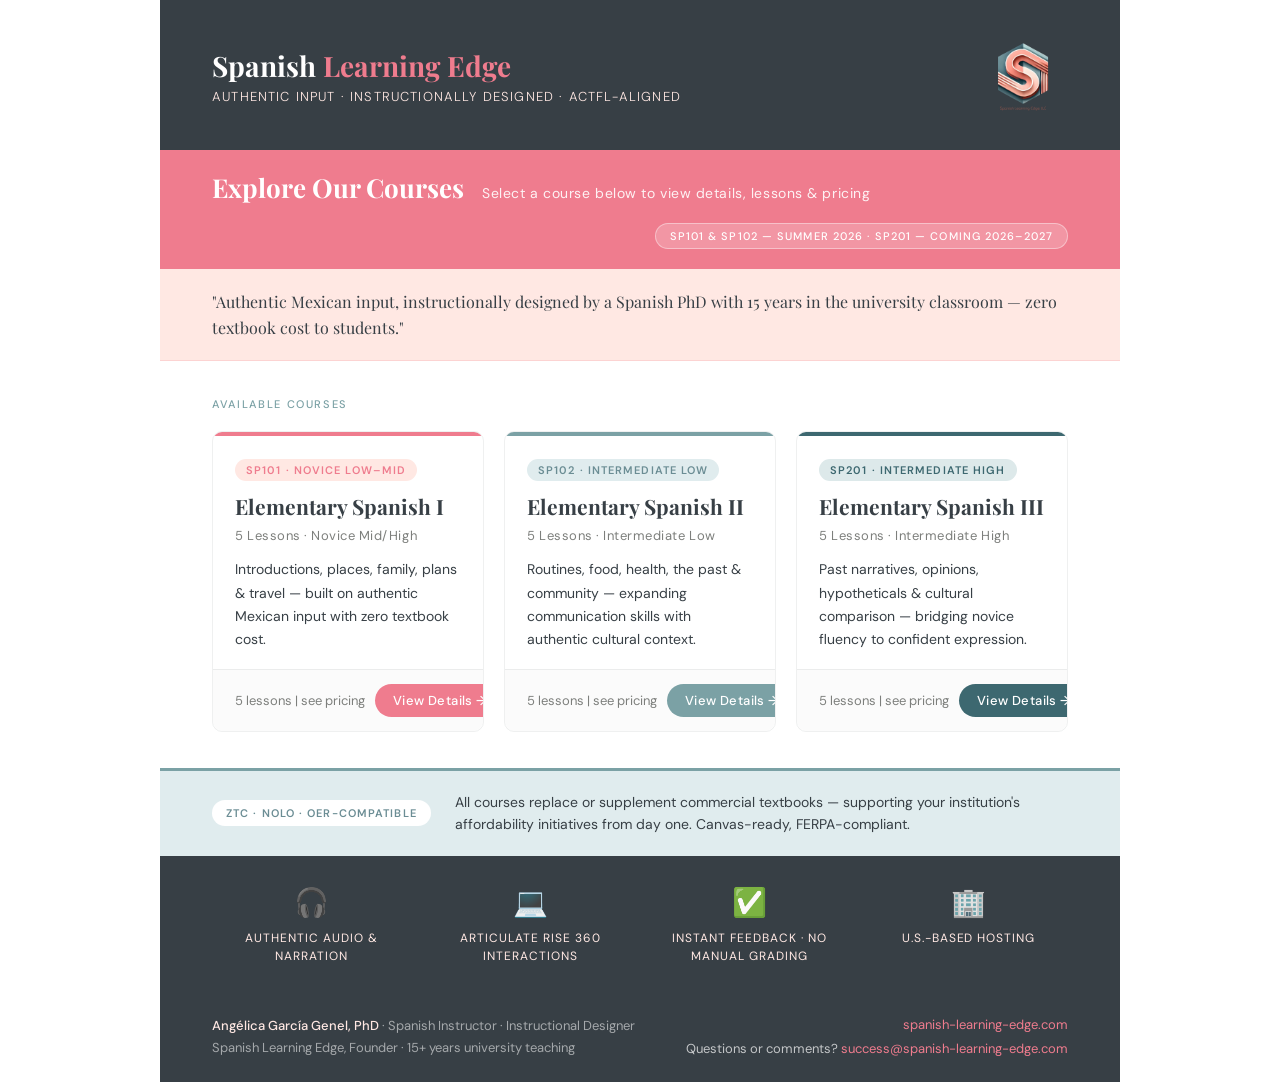
==== index.html @ 78d5bb05 "Add course-level Can-Do skills-box to SP101/SP102 and update all files - Add skills-box CSS and HTML" ====
<!DOCTYPE html>
<html lang="en">
<head>
  <meta charset="UTF-8">
  <meta name="viewport" content="width=device-width, initial-scale=1.0">
  <title>Spanish Learning Edge — Course Catalog</title>
  <link rel="preconnect" href="https://fonts.googleapis.com">
  <link href="https://fonts.googleapis.com/css2?family=Playfair+Display:ital,wght@0,400;0,600;0,700;1,400&family=DM+Sans:wght@300;400;500&display=swap" rel="stylesheet">
  <style>
    :root {
      --coral:   #ef7c8e;
      --blush:   #ffe8e3;
      --teal:    #7ba1a5;
      --teal-lt: #e0ecee;
      --teal-md: #6b8d94;
      --deep:    #3d6870;
      --ink:     #373f45;
      --muted:   #7d7f7c;
      --white:   #ffffff;
      --divider: rgba(55,63,69,0.08);
    }
    * { margin:0; padding:0; box-sizing:border-box; }
    body { font-family:'DM Sans',sans-serif; background:var(--white); color:var(--ink); font-size:16px; }
    .page { max-width:960px; margin:0 auto; }

    /* ── HEADER ─────────────────────────────── */
    header {
      background:var(--ink);
      padding:32px 52px 28px;
      display:flex; align-items:center; gap:28px;
    }
    .logo-slot {
      width:90px; height:90px;
      background:transparent;
      display:flex; align-items:center; justify-content:center;
      flex-shrink:0; overflow:hidden;
    }
    .brand { font-family:'Playfair Display',serif; font-size:28px; font-weight:700; color:var(--white); line-height:1.2; }
    .brand em { font-style:normal; color:var(--coral); }
    .tagline { font-size:13px; color:var(--blush); letter-spacing:0.09em; text-transform:uppercase; margin-top:6px; font-weight:300; }

    /* ── HERO BAND ───────────────────────────── */
    .hero-band {
      background:var(--coral);
      padding:20px 52px;
      display:flex; align-items:baseline; gap:18px; flex-wrap:wrap;
    }
    .hero-title {
      font-family:'Playfair Display',serif;
      font-size:26px; font-weight:700; color:var(--white);
    }
    .hero-sub {
      font-size:14px; color:rgba(255,255,255,0.9);
      letter-spacing:0.04em;
    }
    .hero-badge {
      margin-left:auto;
      background:rgba(255,255,255,0.2);
      border:1px solid rgba(255,255,255,0.4);
      color:var(--white);
      font-size:11px; letter-spacing:0.1em; text-transform:uppercase;
      padding:5px 14px; border-radius:20px; font-weight:500;
    }

    /* ── ANCHOR ──────────────────────────────── */
    .anchor {
      background:var(--blush);
      padding:20px 52px;
      border-bottom:1px solid rgba(239,124,142,0.2);
    }
    .anchor p {
      font-family:'Playfair Display',serif;
      font-size:16px; color:var(--ink); line-height:1.6;
    }

    /* ── COURSES GRID ────────────────────────── */
    .courses-section { padding:36px 52px; }
    .section-label {
      font-size:11px; letter-spacing:0.15em; text-transform:uppercase;
      color:var(--teal); font-weight:500; margin-bottom:20px;
    }
    .courses-grid {
      display:grid; grid-template-columns:repeat(3,1fr); gap:20px;
    }

    .course-card {
      border:1px solid var(--divider);
      border-radius:10px; overflow:hidden;
      display:flex; flex-direction:column;
      transition:box-shadow 0.2s, transform 0.2s;
    }
    .course-card:hover {
      box-shadow:0 6px 24px rgba(0,0,0,0.1);
      transform:translateY(-3px);
    }

    .card-top {
      padding:22px 22px 18px;
      flex:1;
    }
    .card-top.coral  { border-top:4px solid var(--coral); }
    .card-top.teal   { border-top:4px solid var(--teal); }
    .card-top.deep   { border-top:4px solid var(--deep); }

    .card-badge {
      display:inline-block;
      font-size:11px; letter-spacing:0.1em; text-transform:uppercase;
      font-weight:600; padding:4px 11px; border-radius:20px;
      margin-bottom:12px;
    }
    .card-badge.coral  { background:var(--blush); color:var(--coral); }
    .card-badge.teal   { background:var(--teal-lt); color:var(--teal-md); }
    .card-badge.deep   { background:#dde9ea; color:var(--deep); }

    .card-title {
      font-family:'Playfair Display',serif;
      font-size:21px; font-weight:700; color:var(--ink);
      line-height:1.25; margin-bottom:8px;
    }
    .card-meta {
      font-size:13px; color:var(--muted); margin-bottom:14px;
      letter-spacing:0.04em;
    }
    .card-desc {
      font-size:14px; color:var(--ink); line-height:1.65;
    }

    .card-footer {
      padding:14px 22px;
      border-top:1px solid var(--divider);
      background:rgba(0,0,0,0.015);
      display:flex; align-items:center; justify-content:space-between;
      gap:10px;
    }
    .card-lessons {
      font-size:13px; color:var(--muted); white-space:nowrap;
    }
    .card-cta {
      display:inline-block;
      font-size:13px; font-weight:500; letter-spacing:0.03em;
      padding:8px 18px; border-radius:20px;
      text-decoration:none; white-space:nowrap;
      transition:opacity 0.15s;
    }
    .card-cta:hover { opacity:0.85; }
    .card-cta.coral { background:var(--coral); color:var(--white); }
    .card-cta.teal  { background:var(--teal); color:var(--white); }
    .card-cta.deep  { background:var(--deep); color:var(--white); }

    /* ── FEATURES STRIP ──────────────────────── */
    .features-strip {
      background:var(--ink);
      padding:28px 52px;
      display:grid; grid-template-columns:repeat(4,1fr); gap:20px;
    }
    .feature {
      text-align:center;
    }
    .feature-icon { font-size:28px; margin-bottom:8px; }
    .feature-label {
      font-size:12px; color:var(--blush);
      letter-spacing:0.08em; text-transform:uppercase; line-height:1.5;
    }

    /* ── ZTC CALLOUT ─────────────────────────── */
    .ztc-strip {
      background:var(--teal-lt);
      border-top:3px solid var(--teal);
      padding:20px 52px;
      display:flex; align-items:center; gap:24px;
    }
    .ztc-badge {
      font-size:11px; letter-spacing:0.1em; text-transform:uppercase;
      font-weight:600; color:var(--teal-md);
      background:var(--white);
      padding:6px 14px; border-radius:20px;
      white-space:nowrap; flex-shrink:0;
    }
    .ztc-text {
      font-size:14px; color:var(--ink); line-height:1.6;
    }

    /* ── FOOTER ──────────────────────────────── */
    footer {
      background:var(--ink); padding:20px 52px;
      display:flex; justify-content:space-between; align-items:center;
      flex-wrap:wrap; gap:10px;
    }
    .footer-creds { font-size:13px; color:rgba(255,255,255,0.55); line-height:1.7; }
    .footer-creds strong { color:var(--blush); font-weight:500; }
    .footer-contact { font-size:13px; color:rgba(255,255,255,0.7); text-align:right; line-height:1.9; }
    .footer-contact a { color:var(--coral); text-decoration:none; }
    .footer-contact a:hover { text-decoration:underline; }

    @media print { body{background:white} .page{max-width:100%} }
    @media (max-width:700px) {
      .courses-grid { grid-template-columns:1fr; }
      .features-strip { grid-template-columns:repeat(2,1fr); }
      header,.hero-band,.anchor,.courses-section,.features-strip,.ztc-strip,footer { padding-left:24px; padding-right:24px; }
    }
  </style>
</head>
<body>
<div class="page">

  <!-- HEADER -->
  <header>
    <div style="flex:1">
      <div class="brand">Spanish <em>Learning Edge</em></div>
      <div class="tagline">Authentic Input · Instructionally Designed · ACTFL-Aligned</div>
    </div>
    <div class="logo-slot">
      <img src="logo.png" style="width:100%;height:100%;object-fit:contain;">
    </div>
  </header>

  <!-- HERO BAND -->
  <div class="hero-band">
    <div class="hero-title">Explore Our Courses</div>
    <div class="hero-sub">Select a course below to view details, lessons &amp; pricing</div>
    <div class="hero-badge">SP101 &amp; SP102 — Summer 2026 · SP201 — Coming 2026–2027</div>
  </div>

  <!-- ANCHOR QUOTE -->
  <div class="anchor">
    <p>"Authentic Mexican input, instructionally designed by a Spanish PhD with 15 years in the university classroom — zero textbook cost to students."</p>
  </div>

  <!-- COURSES -->
  <div class="courses-section">
    <div class="section-label">Available Courses</div>
    <div class="courses-grid">

      <!-- SP101 -->
      <div class="course-card">
        <div class="card-top coral">
          <div class="card-badge coral">SP101 · Novice Low–Mid</div>
          <div class="card-title">Elementary Spanish I</div>
          <div class="card-meta">5 Lessons · Novice Mid/High</div>
          <div class="card-desc">Introductions, places, family, plans &amp; travel — built on authentic Mexican input with zero textbook cost.</div>
        </div>
        <div class="card-footer">
          <span class="card-lessons">5 lessons | see pricing</span>
          <a href="sle-sp101.html" class="card-cta coral">View Details →</a>
        </div>
      </div>

      <!-- SP102 -->
      <div class="course-card">
        <div class="card-top teal">
          <div class="card-badge teal">SP102 · Intermediate Low</div>
          <div class="card-title">Elementary Spanish II</div>
          <div class="card-meta">5 Lessons · Intermediate Low</div>
          <div class="card-desc">Routines, food, health, the past &amp; community — expanding communication skills with authentic cultural context.</div>
        </div>
        <div class="card-footer">
          <span class="card-lessons">5 lessons | see pricing</span>
          <a href="sle-sp102.html" class="card-cta teal">View Details →</a>
        </div>
      </div>

      <!-- SP201 -->
      <div class="course-card">
        <div class="card-top deep">
          <div class="card-badge deep">SP201 · Intermediate High</div>
          <div class="card-title">Elementary Spanish III</div>
          <div class="card-meta">5 Lessons · Intermediate High</div>
          <div class="card-desc">Past narratives, opinions, hypotheticals &amp; cultural comparison — bridging novice fluency to confident expression.</div>
        </div>
        <div class="card-footer">
          <span class="card-lessons">5 lessons | see pricing</span>
          <a href="sle-sp201.html" class="card-cta deep">View Details →</a>
        </div>
      </div>

    </div>
  </div>

  <!-- ZTC CALLOUT -->
  <div class="ztc-strip">
    <span class="ztc-badge">ZTC · NoLo · OER-Compatible</span>
    <p class="ztc-text">All courses replace or supplement commercial textbooks — supporting your institution's affordability initiatives from day one. Canvas-ready, FERPA-compliant.</p>
  </div>

  <!-- FEATURES STRIP -->
  <div class="features-strip">
    <div class="feature">
      <div class="feature-icon">🎧</div>
      <div class="feature-label">Authentic Audio &amp; Narration</div>
    </div>
    <div class="feature">
      <div class="feature-icon">💻</div>
      <div class="feature-label">Articulate Rise 360 Interactions</div>
    </div>
    <div class="feature">
      <div class="feature-icon">✅</div>
      <div class="feature-label">Instant Feedback · No Manual Grading</div>
    </div>
    <div class="feature">
      <div class="feature-icon">🏢</div>
      <div class="feature-label">U.S.-Based Hosting</div>
    </div>
  </div>

  <!-- FOOTER -->
  <footer>
    <div class="footer-creds">
      <strong>Angélica García Genel, PhD</strong> · Spanish Instructor · Instructional Designer<br>
      Spanish Learning Edge, Founder · 15+ years university teaching
    </div>
    <div class="footer-contact">
      <a href="https://www.spanish-learning-edge.com/">spanish-learning-edge.com</a><br>
      Questions or comments? <a href="mailto:success@spanish-learning-edge.com">success@spanish-learning-edge.com</a>
    </div>
  </footer>

</div>
</body>
</html>
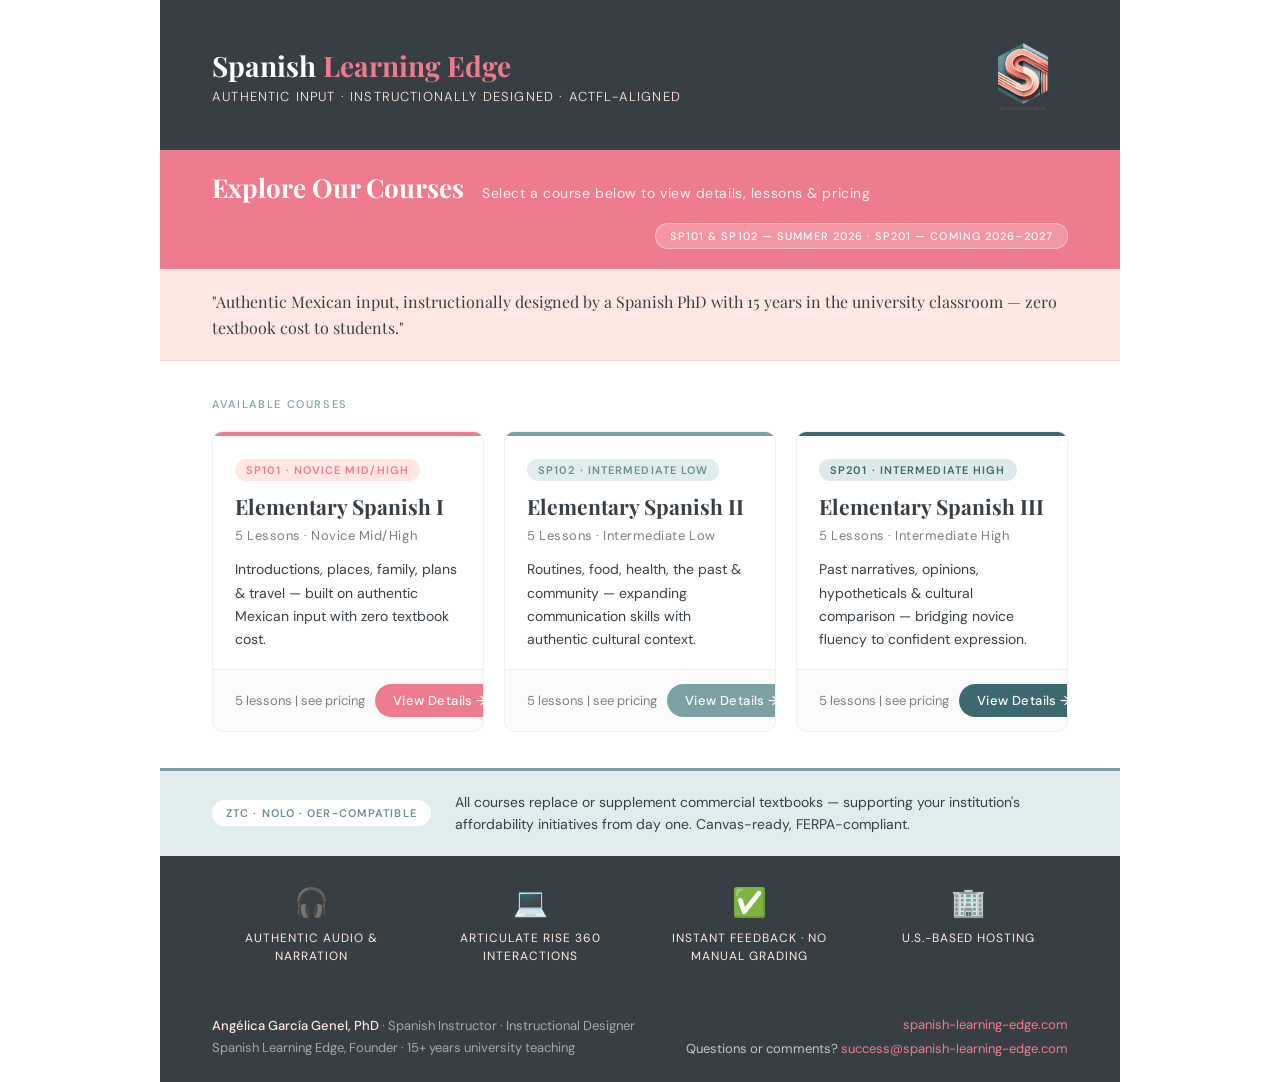
==== commit ecd50f31: "Fix SP101 card-badge to show Novice Mid/High consistently The card-badge said "Novice Low–Mid" while" ====
--- a/index.html
+++ b/index.html
@@ -234,7 +234,7 @@
       <!-- SP101 -->
       <div class="course-card">
         <div class="card-top coral">
-          <div class="card-badge coral">SP101 · Novice Low–Mid</div>
+          <div class="card-badge coral">SP101 · Novice Mid/High</div>
           <div class="card-title">Elementary Spanish I</div>
           <div class="card-meta">5 Lessons · Novice Mid/High</div>
           <div class="card-desc">Introductions, places, family, plans &amp; travel — built on authentic Mexican input with zero textbook cost.</div>
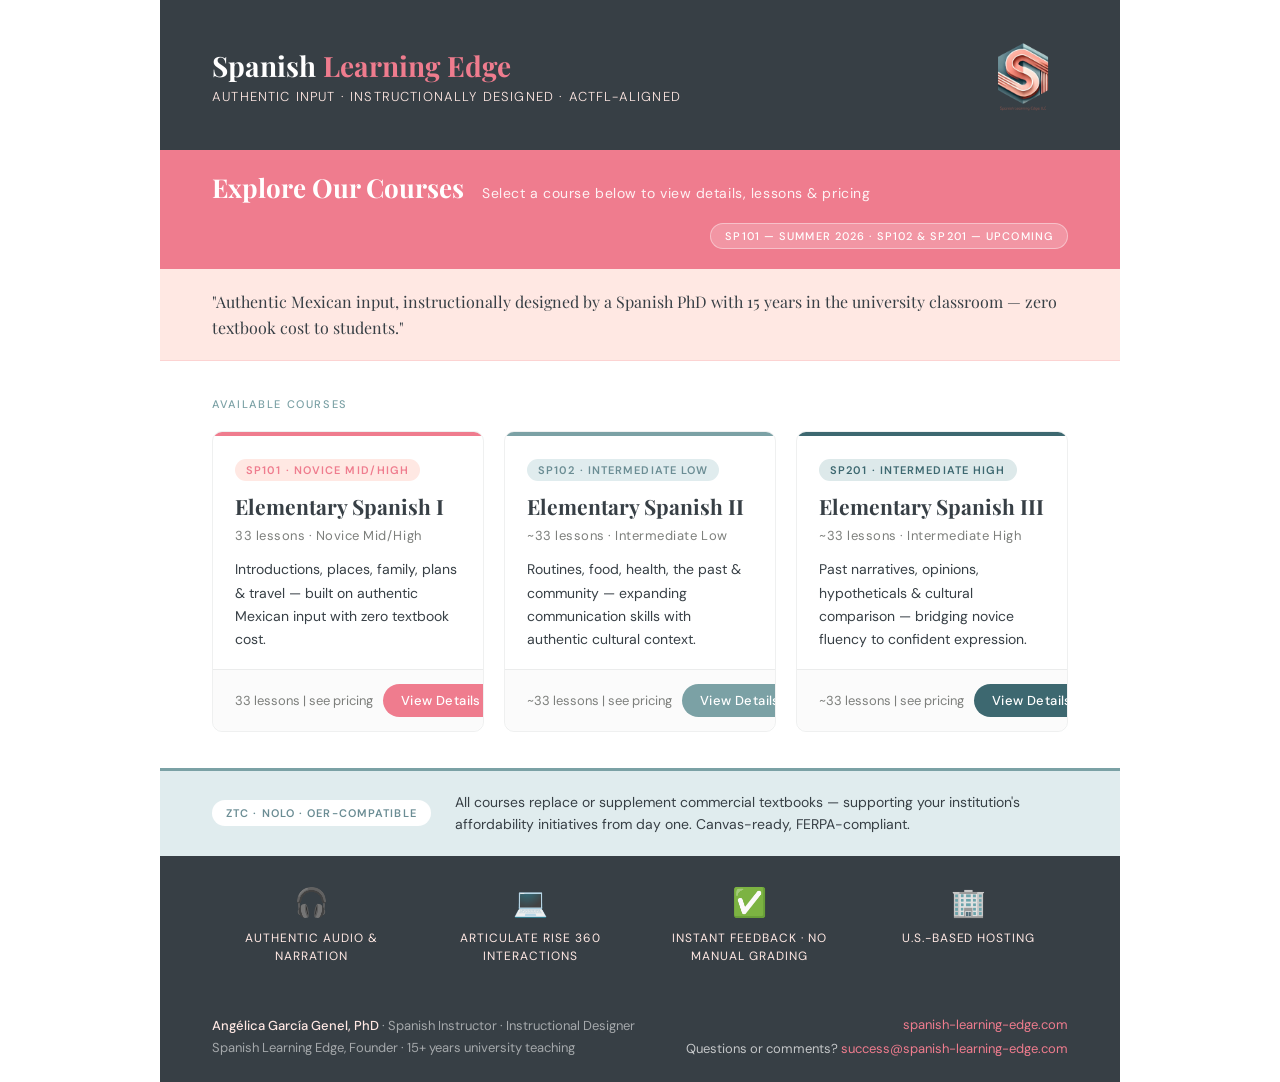
==== commit 7f6f7f4d: "Update lesson counts, unit structure, audio copy, LTI text, availability, and pricing - Change 1: Re" ====
--- a/index.html
+++ b/index.html
@@ -218,7 +218,7 @@
   <div class="hero-band">
     <div class="hero-title">Explore Our Courses</div>
     <div class="hero-sub">Select a course below to view details, lessons &amp; pricing</div>
-    <div class="hero-badge">SP101 &amp; SP102 — Summer 2026 · SP201 — Coming 2026–2027</div>
+    <div class="hero-badge">SP101 — Summer 2026 · SP102 &amp; SP201 — Upcoming</div>
   </div>
 
   <!-- ANCHOR QUOTE -->
@@ -236,11 +236,11 @@
         <div class="card-top coral">
           <div class="card-badge coral">SP101 · Novice Mid/High</div>
           <div class="card-title">Elementary Spanish I</div>
-          <div class="card-meta">5 Lessons · Novice Mid/High</div>
+          <div class="card-meta">33 lessons · Novice Mid/High</div>
           <div class="card-desc">Introductions, places, family, plans &amp; travel — built on authentic Mexican input with zero textbook cost.</div>
         </div>
         <div class="card-footer">
-          <span class="card-lessons">5 lessons | see pricing</span>
+          <span class="card-lessons">33 lessons | see pricing</span>
           <a href="sle-sp101.html" class="card-cta coral">View Details →</a>
         </div>
       </div>
@@ -250,11 +250,11 @@
         <div class="card-top teal">
           <div class="card-badge teal">SP102 · Intermediate Low</div>
           <div class="card-title">Elementary Spanish II</div>
-          <div class="card-meta">5 Lessons · Intermediate Low</div>
+          <div class="card-meta">~33 lessons · Intermediate Low</div>
           <div class="card-desc">Routines, food, health, the past &amp; community — expanding communication skills with authentic cultural context.</div>
         </div>
         <div class="card-footer">
-          <span class="card-lessons">5 lessons | see pricing</span>
+          <span class="card-lessons">~33 lessons | see pricing</span>
           <a href="sle-sp102.html" class="card-cta teal">View Details →</a>
         </div>
       </div>
@@ -264,11 +264,11 @@
         <div class="card-top deep">
           <div class="card-badge deep">SP201 · Intermediate High</div>
           <div class="card-title">Elementary Spanish III</div>
-          <div class="card-meta">5 Lessons · Intermediate High</div>
+          <div class="card-meta">~33 lessons · Intermediate High</div>
           <div class="card-desc">Past narratives, opinions, hypotheticals &amp; cultural comparison — bridging novice fluency to confident expression.</div>
         </div>
         <div class="card-footer">
-          <span class="card-lessons">5 lessons | see pricing</span>
+          <span class="card-lessons">~33 lessons | see pricing</span>
           <a href="sle-sp201.html" class="card-cta deep">View Details →</a>
         </div>
       </div>
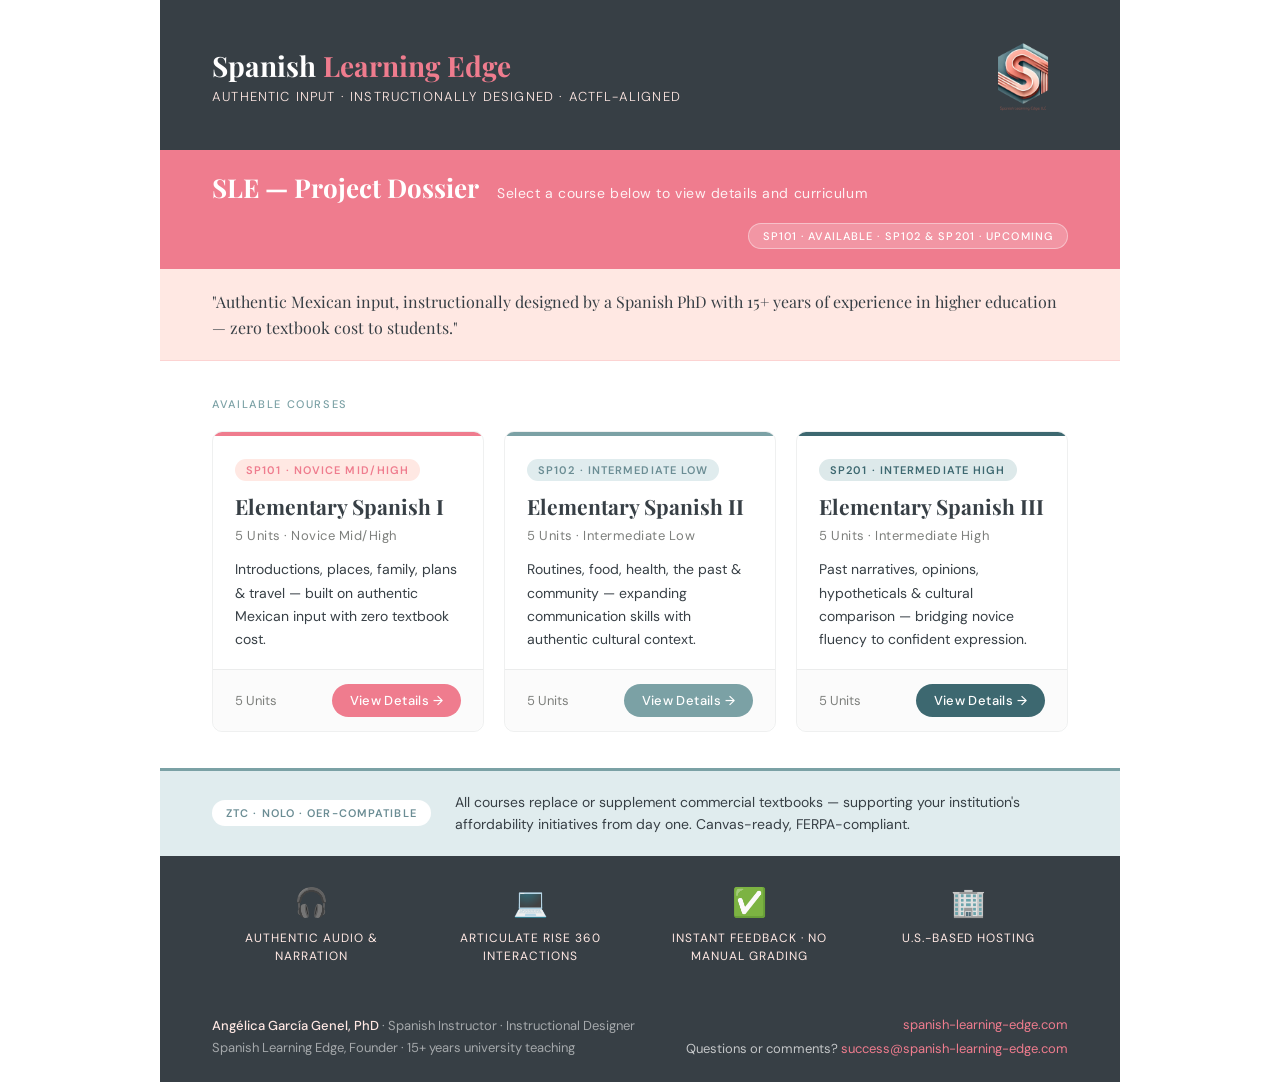
==== commit e63f6355: "Add index.html redirect to sle-dossier.html Preserves existing live URL — instant meta-refresh redir" ====
--- a/index.html
+++ b/index.html
@@ -2,318 +2,10 @@
 <html lang="en">
 <head>
   <meta charset="UTF-8">
-  <meta name="viewport" content="width=device-width, initial-scale=1.0">
-  <title>Spanish Learning Edge — Course Catalog</title>
-  <link rel="preconnect" href="https://fonts.googleapis.com">
-  <link href="https://fonts.googleapis.com/css2?family=Playfair+Display:ital,wght@0,400;0,600;0,700;1,400&family=DM+Sans:wght@300;400;500&display=swap" rel="stylesheet">
-  <style>
-    :root {
-      --coral:   #ef7c8e;
-      --blush:   #ffe8e3;
-      --teal:    #7ba1a5;
-      --teal-lt: #e0ecee;
-      --teal-md: #6b8d94;
-      --deep:    #3d6870;
-      --ink:     #373f45;
-      --muted:   #7d7f7c;
-      --white:   #ffffff;
-      --divider: rgba(55,63,69,0.08);
-    }
-    * { margin:0; padding:0; box-sizing:border-box; }
-    body { font-family:'DM Sans',sans-serif; background:var(--white); color:var(--ink); font-size:16px; }
-    .page { max-width:960px; margin:0 auto; }
-
-    /* ── HEADER ─────────────────────────────── */
-    header {
-      background:var(--ink);
-      padding:32px 52px 28px;
-      display:flex; align-items:center; gap:28px;
-    }
-    .logo-slot {
-      width:90px; height:90px;
-      background:transparent;
-      display:flex; align-items:center; justify-content:center;
-      flex-shrink:0; overflow:hidden;
-    }
-    .brand { font-family:'Playfair Display',serif; font-size:28px; font-weight:700; color:var(--white); line-height:1.2; }
-    .brand em { font-style:normal; color:var(--coral); }
-    .tagline { font-size:13px; color:var(--blush); letter-spacing:0.09em; text-transform:uppercase; margin-top:6px; font-weight:300; }
-
-    /* ── HERO BAND ───────────────────────────── */
-    .hero-band {
-      background:var(--coral);
-      padding:20px 52px;
-      display:flex; align-items:baseline; gap:18px; flex-wrap:wrap;
-    }
-    .hero-title {
-      font-family:'Playfair Display',serif;
-      font-size:26px; font-weight:700; color:var(--white);
-    }
-    .hero-sub {
-      font-size:14px; color:rgba(255,255,255,0.9);
-      letter-spacing:0.04em;
-    }
-    .hero-badge {
-      margin-left:auto;
-      background:rgba(255,255,255,0.2);
-      border:1px solid rgba(255,255,255,0.4);
-      color:var(--white);
-      font-size:11px; letter-spacing:0.1em; text-transform:uppercase;
-      padding:5px 14px; border-radius:20px; font-weight:500;
-    }
-
-    /* ── ANCHOR ──────────────────────────────── */
-    .anchor {
-      background:var(--blush);
-      padding:20px 52px;
-      border-bottom:1px solid rgba(239,124,142,0.2);
-    }
-    .anchor p {
-      font-family:'Playfair Display',serif;
-      font-size:16px; color:var(--ink); line-height:1.6;
-    }
-
-    /* ── COURSES GRID ────────────────────────── */
-    .courses-section { padding:36px 52px; }
-    .section-label {
-      font-size:11px; letter-spacing:0.15em; text-transform:uppercase;
-      color:var(--teal); font-weight:500; margin-bottom:20px;
-    }
-    .courses-grid {
-      display:grid; grid-template-columns:repeat(3,1fr); gap:20px;
-    }
-
-    .course-card {
-      border:1px solid var(--divider);
-      border-radius:10px; overflow:hidden;
-      display:flex; flex-direction:column;
-      transition:box-shadow 0.2s, transform 0.2s;
-    }
-    .course-card:hover {
-      box-shadow:0 6px 24px rgba(0,0,0,0.1);
-      transform:translateY(-3px);
-    }
-
-    .card-top {
-      padding:22px 22px 18px;
-      flex:1;
-    }
-    .card-top.coral  { border-top:4px solid var(--coral); }
-    .card-top.teal   { border-top:4px solid var(--teal); }
-    .card-top.deep   { border-top:4px solid var(--deep); }
-
-    .card-badge {
-      display:inline-block;
-      font-size:11px; letter-spacing:0.1em; text-transform:uppercase;
-      font-weight:600; padding:4px 11px; border-radius:20px;
-      margin-bottom:12px;
-    }
-    .card-badge.coral  { background:var(--blush); color:var(--coral); }
-    .card-badge.teal   { background:var(--teal-lt); color:var(--teal-md); }
-    .card-badge.deep   { background:#dde9ea; color:var(--deep); }
-
-    .card-title {
-      font-family:'Playfair Display',serif;
-      font-size:21px; font-weight:700; color:var(--ink);
-      line-height:1.25; margin-bottom:8px;
-    }
-    .card-meta {
-      font-size:13px; color:var(--muted); margin-bottom:14px;
-      letter-spacing:0.04em;
-    }
-    .card-desc {
-      font-size:14px; color:var(--ink); line-height:1.65;
-    }
-
-    .card-footer {
-      padding:14px 22px;
-      border-top:1px solid var(--divider);
-      background:rgba(0,0,0,0.015);
-      display:flex; align-items:center; justify-content:space-between;
-      gap:10px;
-    }
-    .card-lessons {
-      font-size:13px; color:var(--muted); white-space:nowrap;
-    }
-    .card-cta {
-      display:inline-block;
-      font-size:13px; font-weight:500; letter-spacing:0.03em;
-      padding:8px 18px; border-radius:20px;
-      text-decoration:none; white-space:nowrap;
-      transition:opacity 0.15s;
-    }
-    .card-cta:hover { opacity:0.85; }
-    .card-cta.coral { background:var(--coral); color:var(--white); }
-    .card-cta.teal  { background:var(--teal); color:var(--white); }
-    .card-cta.deep  { background:var(--deep); color:var(--white); }
-
-    /* ── FEATURES STRIP ──────────────────────── */
-    .features-strip {
-      background:var(--ink);
-      padding:28px 52px;
-      display:grid; grid-template-columns:repeat(4,1fr); gap:20px;
-    }
-    .feature {
-      text-align:center;
-    }
-    .feature-icon { font-size:28px; margin-bottom:8px; }
-    .feature-label {
-      font-size:12px; color:var(--blush);
-      letter-spacing:0.08em; text-transform:uppercase; line-height:1.5;
-    }
-
-    /* ── ZTC CALLOUT ─────────────────────────── */
-    .ztc-strip {
-      background:var(--teal-lt);
-      border-top:3px solid var(--teal);
-      padding:20px 52px;
-      display:flex; align-items:center; gap:24px;
-    }
-    .ztc-badge {
-      font-size:11px; letter-spacing:0.1em; text-transform:uppercase;
-      font-weight:600; color:var(--teal-md);
-      background:var(--white);
-      padding:6px 14px; border-radius:20px;
-      white-space:nowrap; flex-shrink:0;
-    }
-    .ztc-text {
-      font-size:14px; color:var(--ink); line-height:1.6;
-    }
-
-    /* ── FOOTER ──────────────────────────────── */
-    footer {
-      background:var(--ink); padding:20px 52px;
-      display:flex; justify-content:space-between; align-items:center;
-      flex-wrap:wrap; gap:10px;
-    }
-    .footer-creds { font-size:13px; color:rgba(255,255,255,0.55); line-height:1.7; }
-    .footer-creds strong { color:var(--blush); font-weight:500; }
-    .footer-contact { font-size:13px; color:rgba(255,255,255,0.7); text-align:right; line-height:1.9; }
-    .footer-contact a { color:var(--coral); text-decoration:none; }
-    .footer-contact a:hover { text-decoration:underline; }
-
-    @media print { body{background:white} .page{max-width:100%} }
-    @media (max-width:700px) {
-      .courses-grid { grid-template-columns:1fr; }
-      .features-strip { grid-template-columns:repeat(2,1fr); }
-      header,.hero-band,.anchor,.courses-section,.features-strip,.ztc-strip,footer { padding-left:24px; padding-right:24px; }
-    }
-  </style>
+  <meta http-equiv="refresh" content="0; url=sle-dossier.html">
+  <link rel="canonical" href="sle-dossier.html">
 </head>
 <body>
-<div class="page">
-
-  <!-- HEADER -->
-  <header>
-    <div style="flex:1">
-      <div class="brand">Spanish <em>Learning Edge</em></div>
-      <div class="tagline">Authentic Input · Instructionally Designed · ACTFL-Aligned</div>
-    </div>
-    <div class="logo-slot">
-      <img src="logo.png" style="width:100%;height:100%;object-fit:contain;">
-    </div>
-  </header>
-
-  <!-- HERO BAND -->
-  <div class="hero-band">
-    <div class="hero-title">Explore Our Courses</div>
-    <div class="hero-sub">Select a course below to view details, lessons &amp; pricing</div>
-    <div class="hero-badge">SP101 — Summer 2026 · SP102 &amp; SP201 — Upcoming</div>
-  </div>
-
-  <!-- ANCHOR QUOTE -->
-  <div class="anchor">
-    <p>"Authentic Mexican input, instructionally designed by a Spanish PhD with 15 years in the university classroom — zero textbook cost to students."</p>
-  </div>
-
-  <!-- COURSES -->
-  <div class="courses-section">
-    <div class="section-label">Available Courses</div>
-    <div class="courses-grid">
-
-      <!-- SP101 -->
-      <div class="course-card">
-        <div class="card-top coral">
-          <div class="card-badge coral">SP101 · Novice Mid/High</div>
-          <div class="card-title">Elementary Spanish I</div>
-          <div class="card-meta">33 lessons · Novice Mid/High</div>
-          <div class="card-desc">Introductions, places, family, plans &amp; travel — built on authentic Mexican input with zero textbook cost.</div>
-        </div>
-        <div class="card-footer">
-          <span class="card-lessons">33 lessons | see pricing</span>
-          <a href="sle-sp101.html" class="card-cta coral">View Details →</a>
-        </div>
-      </div>
-
-      <!-- SP102 -->
-      <div class="course-card">
-        <div class="card-top teal">
-          <div class="card-badge teal">SP102 · Intermediate Low</div>
-          <div class="card-title">Elementary Spanish II</div>
-          <div class="card-meta">~33 lessons · Intermediate Low</div>
-          <div class="card-desc">Routines, food, health, the past &amp; community — expanding communication skills with authentic cultural context.</div>
-        </div>
-        <div class="card-footer">
-          <span class="card-lessons">~33 lessons | see pricing</span>
-          <a href="sle-sp102.html" class="card-cta teal">View Details →</a>
-        </div>
-      </div>
-
-      <!-- SP201 -->
-      <div class="course-card">
-        <div class="card-top deep">
-          <div class="card-badge deep">SP201 · Intermediate High</div>
-          <div class="card-title">Elementary Spanish III</div>
-          <div class="card-meta">~33 lessons · Intermediate High</div>
-          <div class="card-desc">Past narratives, opinions, hypotheticals &amp; cultural comparison — bridging novice fluency to confident expression.</div>
-        </div>
-        <div class="card-footer">
-          <span class="card-lessons">~33 lessons | see pricing</span>
-          <a href="sle-sp201.html" class="card-cta deep">View Details →</a>
-        </div>
-      </div>
-
-    </div>
-  </div>
-
-  <!-- ZTC CALLOUT -->
-  <div class="ztc-strip">
-    <span class="ztc-badge">ZTC · NoLo · OER-Compatible</span>
-    <p class="ztc-text">All courses replace or supplement commercial textbooks — supporting your institution's affordability initiatives from day one. Canvas-ready, FERPA-compliant.</p>
-  </div>
-
-  <!-- FEATURES STRIP -->
-  <div class="features-strip">
-    <div class="feature">
-      <div class="feature-icon">🎧</div>
-      <div class="feature-label">Authentic Audio &amp; Narration</div>
-    </div>
-    <div class="feature">
-      <div class="feature-icon">💻</div>
-      <div class="feature-label">Articulate Rise 360 Interactions</div>
-    </div>
-    <div class="feature">
-      <div class="feature-icon">✅</div>
-      <div class="feature-label">Instant Feedback · No Manual Grading</div>
-    </div>
-    <div class="feature">
-      <div class="feature-icon">🏢</div>
-      <div class="feature-label">U.S.-Based Hosting</div>
-    </div>
-  </div>
-
-  <!-- FOOTER -->
-  <footer>
-    <div class="footer-creds">
-      <strong>Angélica García Genel, PhD</strong> · Spanish Instructor · Instructional Designer<br>
-      Spanish Learning Edge, Founder · 15+ years university teaching
-    </div>
-    <div class="footer-contact">
-      <a href="https://www.spanish-learning-edge.com/">spanish-learning-edge.com</a><br>
-      Questions or comments? <a href="mailto:success@spanish-learning-edge.com">success@spanish-learning-edge.com</a>
-    </div>
-  </footer>
-
-</div>
+  <p>Redirecting… <a href="sle-dossier.html">Click here if not redirected.</a></p>
 </body>
 </html>
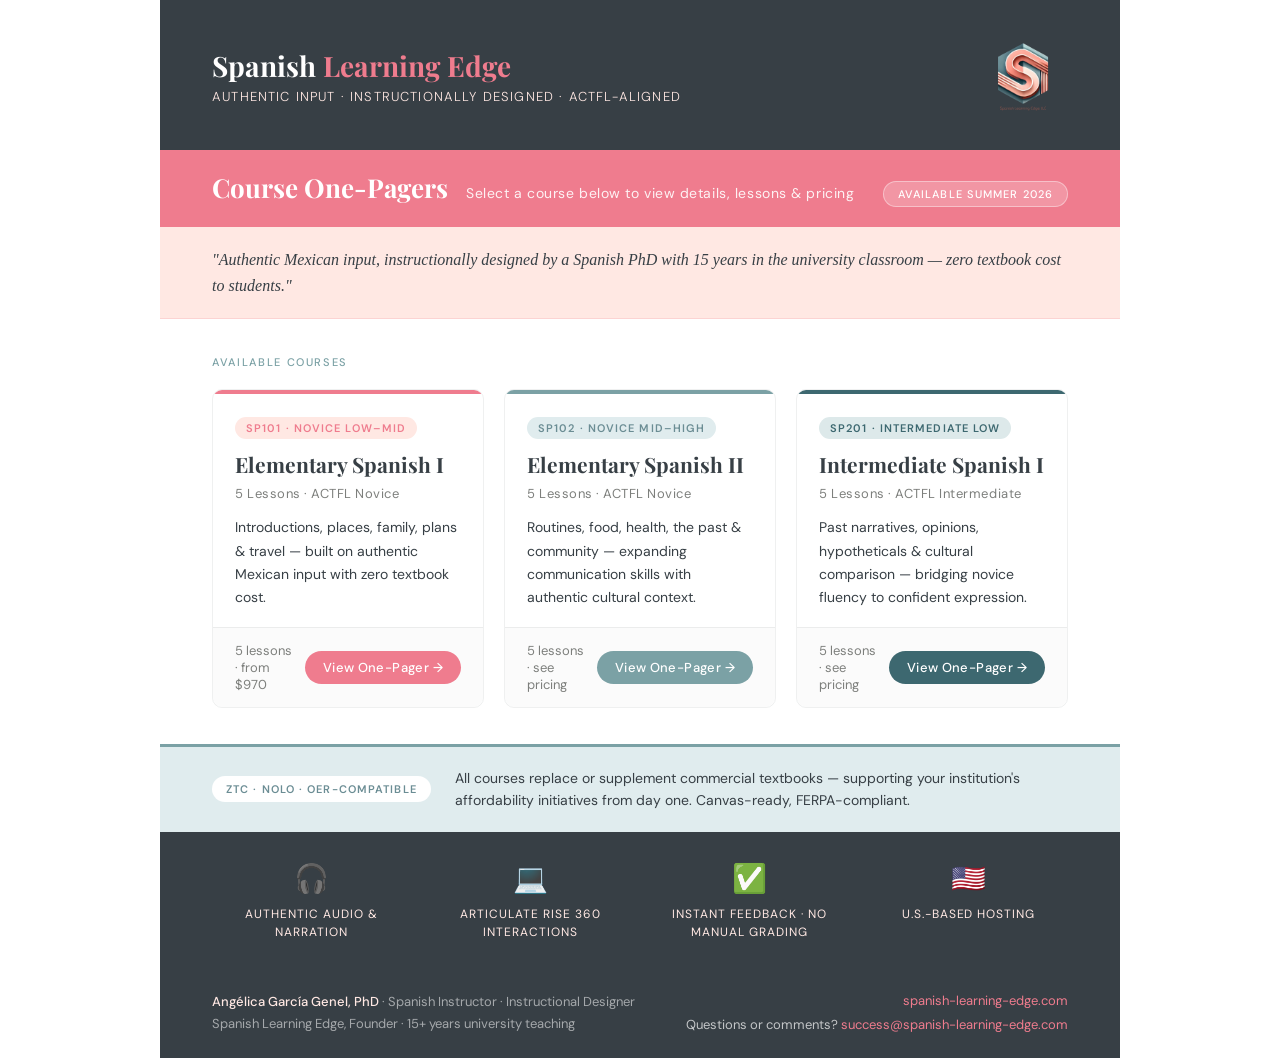
==== commit 3894d726: "Merge pull request #6 from angelicagenel/claude/setup-deployment-0GCjz Refine all pages: logo, prici" ====
--- a/index.html
+++ b/index.html
@@ -2,10 +2,318 @@
 <html lang="en">
 <head>
   <meta charset="UTF-8">
-  <meta http-equiv="refresh" content="0; url=sle-dossier.html">
-  <link rel="canonical" href="sle-dossier.html">
+  <meta name="viewport" content="width=device-width, initial-scale=1.0">
+  <title>Spanish Learning Edge — Course Catalog</title>
+  <link rel="preconnect" href="https://fonts.googleapis.com">
+  <link href="https://fonts.googleapis.com/css2?family=Playfair+Display:ital,wght@0,400;0,600;0,700;1,400&family=DM+Sans:wght@300;400;500&display=swap" rel="stylesheet">
+  <style>
+    :root {
+      --coral:   #ef7c8e;
+      --blush:   #ffe8e3;
+      --teal:    #7ba1a5;
+      --teal-lt: #e0ecee;
+      --teal-md: #6b8d94;
+      --deep:    #3d6870;
+      --ink:     #373f45;
+      --muted:   #7d7f7c;
+      --white:   #ffffff;
+      --divider: rgba(55,63,69,0.08);
+    }
+    * { margin:0; padding:0; box-sizing:border-box; }
+    body { font-family:'DM Sans',sans-serif; background:var(--white); color:var(--ink); font-size:16px; }
+    .page { max-width:960px; margin:0 auto; }
+
+    /* ── HEADER ─────────────────────────────── */
+    header {
+      background:var(--ink);
+      padding:32px 52px 28px;
+      display:flex; align-items:center; gap:28px;
+    }
+    .logo-slot {
+      width:90px; height:90px;
+      background:transparent;
+      display:flex; align-items:center; justify-content:center;
+      flex-shrink:0; overflow:hidden;
+    }
+    .brand { font-family:'Playfair Display',serif; font-size:28px; font-weight:700; color:var(--white); line-height:1.2; }
+    .brand em { font-style:normal; color:var(--coral); }
+    .tagline { font-size:13px; color:var(--blush); letter-spacing:0.09em; text-transform:uppercase; margin-top:6px; font-weight:300; }
+
+    /* ── HERO BAND ───────────────────────────── */
+    .hero-band {
+      background:var(--coral);
+      padding:20px 52px;
+      display:flex; align-items:baseline; gap:18px; flex-wrap:wrap;
+    }
+    .hero-title {
+      font-family:'Playfair Display',serif;
+      font-size:26px; font-weight:700; color:var(--white);
+    }
+    .hero-sub {
+      font-size:14px; color:rgba(255,255,255,0.9);
+      letter-spacing:0.04em;
+    }
+    .hero-badge {
+      margin-left:auto;
+      background:rgba(255,255,255,0.2);
+      border:1px solid rgba(255,255,255,0.4);
+      color:var(--white);
+      font-size:11px; letter-spacing:0.1em; text-transform:uppercase;
+      padding:5px 14px; border-radius:20px; font-weight:500;
+    }
+
+    /* ── ANCHOR ──────────────────────────────── */
+    .anchor {
+      background:var(--blush);
+      padding:20px 52px;
+      border-bottom:1px solid rgba(239,124,142,0.2);
+    }
+    .anchor p {
+      font-family:'Playfair Display',serif;
+      font-size:16px; color:var(--ink); font-style:italic; line-height:1.6;
+    }
+
+    /* ── COURSES GRID ────────────────────────── */
+    .courses-section { padding:36px 52px; }
+    .section-label {
+      font-size:11px; letter-spacing:0.15em; text-transform:uppercase;
+      color:var(--teal); font-weight:500; margin-bottom:20px;
+    }
+    .courses-grid {
+      display:grid; grid-template-columns:repeat(3,1fr); gap:20px;
+    }
+
+    .course-card {
+      border:1px solid var(--divider);
+      border-radius:10px; overflow:hidden;
+      display:flex; flex-direction:column;
+      transition:box-shadow 0.2s, transform 0.2s;
+    }
+    .course-card:hover {
+      box-shadow:0 6px 24px rgba(0,0,0,0.1);
+      transform:translateY(-3px);
+    }
+
+    .card-top {
+      padding:22px 22px 18px;
+      flex:1;
+    }
+    .card-top.coral  { border-top:4px solid var(--coral); }
+    .card-top.teal   { border-top:4px solid var(--teal); }
+    .card-top.deep   { border-top:4px solid var(--deep); }
+
+    .card-badge {
+      display:inline-block;
+      font-size:11px; letter-spacing:0.1em; text-transform:uppercase;
+      font-weight:600; padding:4px 11px; border-radius:20px;
+      margin-bottom:12px;
+    }
+    .card-badge.coral  { background:var(--blush); color:var(--coral); }
+    .card-badge.teal   { background:var(--teal-lt); color:var(--teal-md); }
+    .card-badge.deep   { background:#dde9ea; color:var(--deep); }
+
+    .card-title {
+      font-family:'Playfair Display',serif;
+      font-size:21px; font-weight:700; color:var(--ink);
+      line-height:1.25; margin-bottom:8px;
+    }
+    .card-meta {
+      font-size:13px; color:var(--muted); margin-bottom:14px;
+      letter-spacing:0.04em;
+    }
+    .card-desc {
+      font-size:14px; color:var(--ink); line-height:1.65;
+    }
+
+    .card-footer {
+      padding:14px 22px;
+      border-top:1px solid var(--divider);
+      background:rgba(0,0,0,0.015);
+      display:flex; align-items:center; justify-content:space-between;
+      gap:10px;
+    }
+    .card-lessons {
+      font-size:13px; color:var(--muted);
+    }
+    .card-cta {
+      display:inline-block;
+      font-size:13px; font-weight:500; letter-spacing:0.03em;
+      padding:8px 18px; border-radius:20px;
+      text-decoration:none; white-space:nowrap;
+      transition:opacity 0.15s;
+    }
+    .card-cta:hover { opacity:0.85; }
+    .card-cta.coral { background:var(--coral); color:var(--white); }
+    .card-cta.teal  { background:var(--teal); color:var(--white); }
+    .card-cta.deep  { background:var(--deep); color:var(--white); }
+
+    /* ── FEATURES STRIP ──────────────────────── */
+    .features-strip {
+      background:var(--ink);
+      padding:28px 52px;
+      display:grid; grid-template-columns:repeat(4,1fr); gap:20px;
+    }
+    .feature {
+      text-align:center;
+    }
+    .feature-icon { font-size:28px; margin-bottom:8px; }
+    .feature-label {
+      font-size:12px; color:var(--blush);
+      letter-spacing:0.08em; text-transform:uppercase; line-height:1.5;
+    }
+
+    /* ── ZTC CALLOUT ─────────────────────────── */
+    .ztc-strip {
+      background:var(--teal-lt);
+      border-top:3px solid var(--teal);
+      padding:20px 52px;
+      display:flex; align-items:center; gap:24px;
+    }
+    .ztc-badge {
+      font-size:11px; letter-spacing:0.1em; text-transform:uppercase;
+      font-weight:600; color:var(--teal-md);
+      background:var(--white);
+      padding:6px 14px; border-radius:20px;
+      white-space:nowrap; flex-shrink:0;
+    }
+    .ztc-text {
+      font-size:14px; color:var(--ink); line-height:1.6;
+    }
+
+    /* ── FOOTER ──────────────────────────────── */
+    footer {
+      background:var(--ink); padding:20px 52px;
+      display:flex; justify-content:space-between; align-items:center;
+      flex-wrap:wrap; gap:10px;
+    }
+    .footer-creds { font-size:13px; color:rgba(255,255,255,0.55); line-height:1.7; }
+    .footer-creds strong { color:var(--blush); font-weight:500; }
+    .footer-contact { font-size:13px; color:rgba(255,255,255,0.7); text-align:right; line-height:1.9; }
+    .footer-contact a { color:var(--coral); text-decoration:none; }
+    .footer-contact a:hover { text-decoration:underline; }
+
+    @media print { body{background:white} .page{max-width:100%} }
+    @media (max-width:700px) {
+      .courses-grid { grid-template-columns:1fr; }
+      .features-strip { grid-template-columns:repeat(2,1fr); }
+      header,.hero-band,.anchor,.courses-section,.features-strip,.ztc-strip,footer { padding-left:24px; padding-right:24px; }
+    }
+  </style>
 </head>
 <body>
-  <p>Redirecting… <a href="sle-dossier.html">Click here if not redirected.</a></p>
+<div class="page">
+
+  <!-- HEADER -->
+  <header>
+    <div style="flex:1">
+      <div class="brand">Spanish <em>Learning Edge</em></div>
+      <div class="tagline">Authentic Input · Instructionally Designed · ACTFL-Aligned</div>
+    </div>
+    <div class="logo-slot">
+      <img src="logo.png" style="width:100%;height:100%;object-fit:contain;">
+    </div>
+  </header>
+
+  <!-- HERO BAND -->
+  <div class="hero-band">
+    <div class="hero-title">Course One-Pagers</div>
+    <div class="hero-sub">Select a course below to view details, lessons &amp; pricing</div>
+    <div class="hero-badge">Available Summer 2026</div>
+  </div>
+
+  <!-- ANCHOR QUOTE -->
+  <div class="anchor">
+    <p>"Authentic Mexican input, instructionally designed by a Spanish PhD with 15 years in the university classroom — zero textbook cost to students."</p>
+  </div>
+
+  <!-- COURSES -->
+  <div class="courses-section">
+    <div class="section-label">Available Courses</div>
+    <div class="courses-grid">
+
+      <!-- SP101 -->
+      <div class="course-card">
+        <div class="card-top coral">
+          <div class="card-badge coral">SP101 · Novice Low–Mid</div>
+          <div class="card-title">Elementary Spanish I</div>
+          <div class="card-meta">5 Lessons · ACTFL Novice</div>
+          <div class="card-desc">Introductions, places, family, plans &amp; travel — built on authentic Mexican input with zero textbook cost.</div>
+        </div>
+        <div class="card-footer">
+          <span class="card-lessons">5 lessons · from $970</span>
+          <a href="sle-sp101.html" class="card-cta coral">View One-Pager →</a>
+        </div>
+      </div>
+
+      <!-- SP102 -->
+      <div class="course-card">
+        <div class="card-top teal">
+          <div class="card-badge teal">SP102 · Novice Mid–High</div>
+          <div class="card-title">Elementary Spanish II</div>
+          <div class="card-meta">5 Lessons · ACTFL Novice</div>
+          <div class="card-desc">Routines, food, health, the past &amp; community — expanding communication skills with authentic cultural context.</div>
+        </div>
+        <div class="card-footer">
+          <span class="card-lessons">5 lessons · see pricing</span>
+          <a href="sle-sp102.html" class="card-cta teal">View One-Pager →</a>
+        </div>
+      </div>
+
+      <!-- SP201 -->
+      <div class="course-card">
+        <div class="card-top deep">
+          <div class="card-badge deep">SP201 · Intermediate Low</div>
+          <div class="card-title">Intermediate Spanish I</div>
+          <div class="card-meta">5 Lessons · ACTFL Intermediate</div>
+          <div class="card-desc">Past narratives, opinions, hypotheticals &amp; cultural comparison — bridging novice fluency to confident expression.</div>
+        </div>
+        <div class="card-footer">
+          <span class="card-lessons">5 lessons · see pricing</span>
+          <a href="sle-sp201.html" class="card-cta deep">View One-Pager →</a>
+        </div>
+      </div>
+
+    </div>
+  </div>
+
+  <!-- ZTC CALLOUT -->
+  <div class="ztc-strip">
+    <span class="ztc-badge">ZTC · NoLo · OER-Compatible</span>
+    <p class="ztc-text">All courses replace or supplement commercial textbooks — supporting your institution's affordability initiatives from day one. Canvas-ready, FERPA-compliant.</p>
+  </div>
+
+  <!-- FEATURES STRIP -->
+  <div class="features-strip">
+    <div class="feature">
+      <div class="feature-icon">🎧</div>
+      <div class="feature-label">Authentic Audio &amp; Narration</div>
+    </div>
+    <div class="feature">
+      <div class="feature-icon">💻</div>
+      <div class="feature-label">Articulate Rise 360 Interactions</div>
+    </div>
+    <div class="feature">
+      <div class="feature-icon">✅</div>
+      <div class="feature-label">Instant Feedback · No Manual Grading</div>
+    </div>
+    <div class="feature">
+      <div class="feature-icon">🇺🇸</div>
+      <div class="feature-label">U.S.-Based Hosting</div>
+    </div>
+  </div>
+
+  <!-- FOOTER -->
+  <footer>
+    <div class="footer-creds">
+      <strong>Angélica García Genel, PhD</strong> · Spanish Instructor · Instructional Designer<br>
+      Spanish Learning Edge, Founder · 15+ years university teaching
+    </div>
+    <div class="footer-contact">
+      <a href="https://www.spanish-learning-edge.com/">spanish-learning-edge.com</a><br>
+      Questions or comments? <a href="mailto:success@spanish-learning-edge.com">success@spanish-learning-edge.com</a>
+    </div>
+  </footer>
+
+</div>
 </body>
 </html>
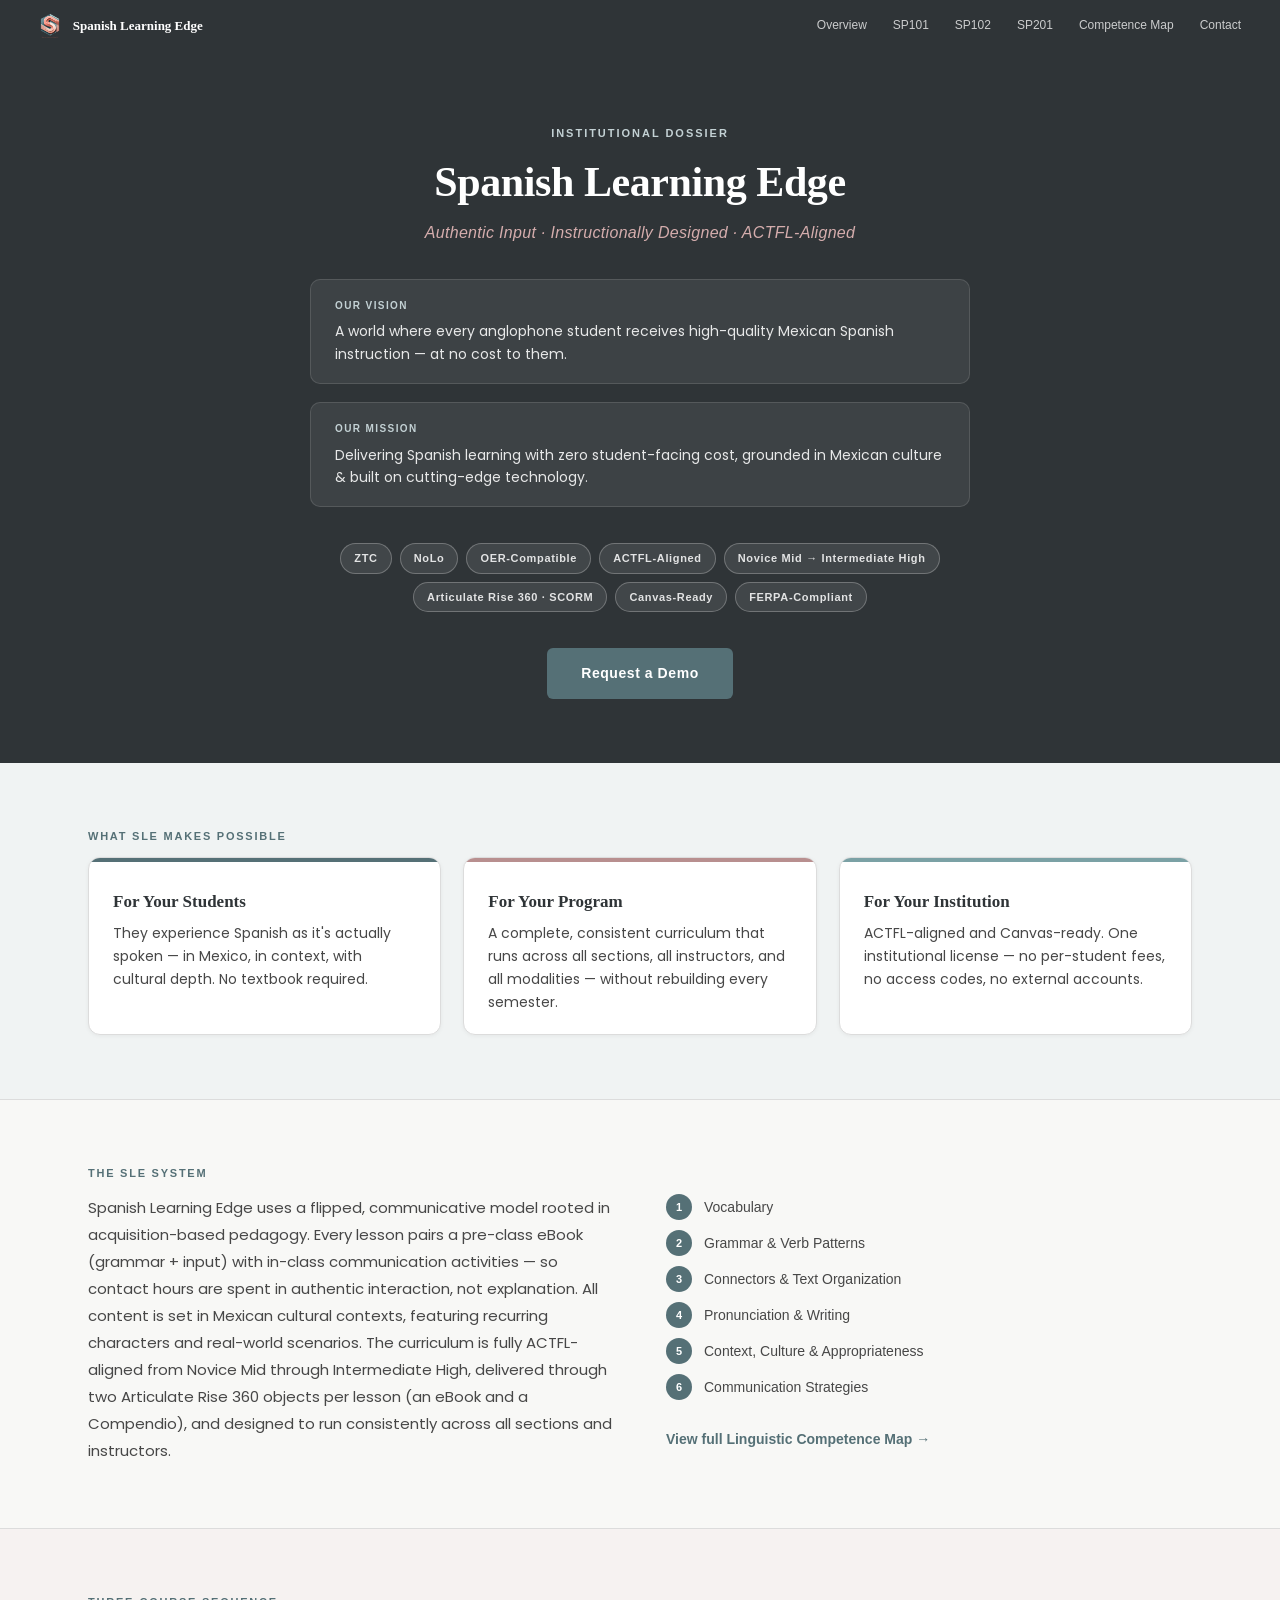
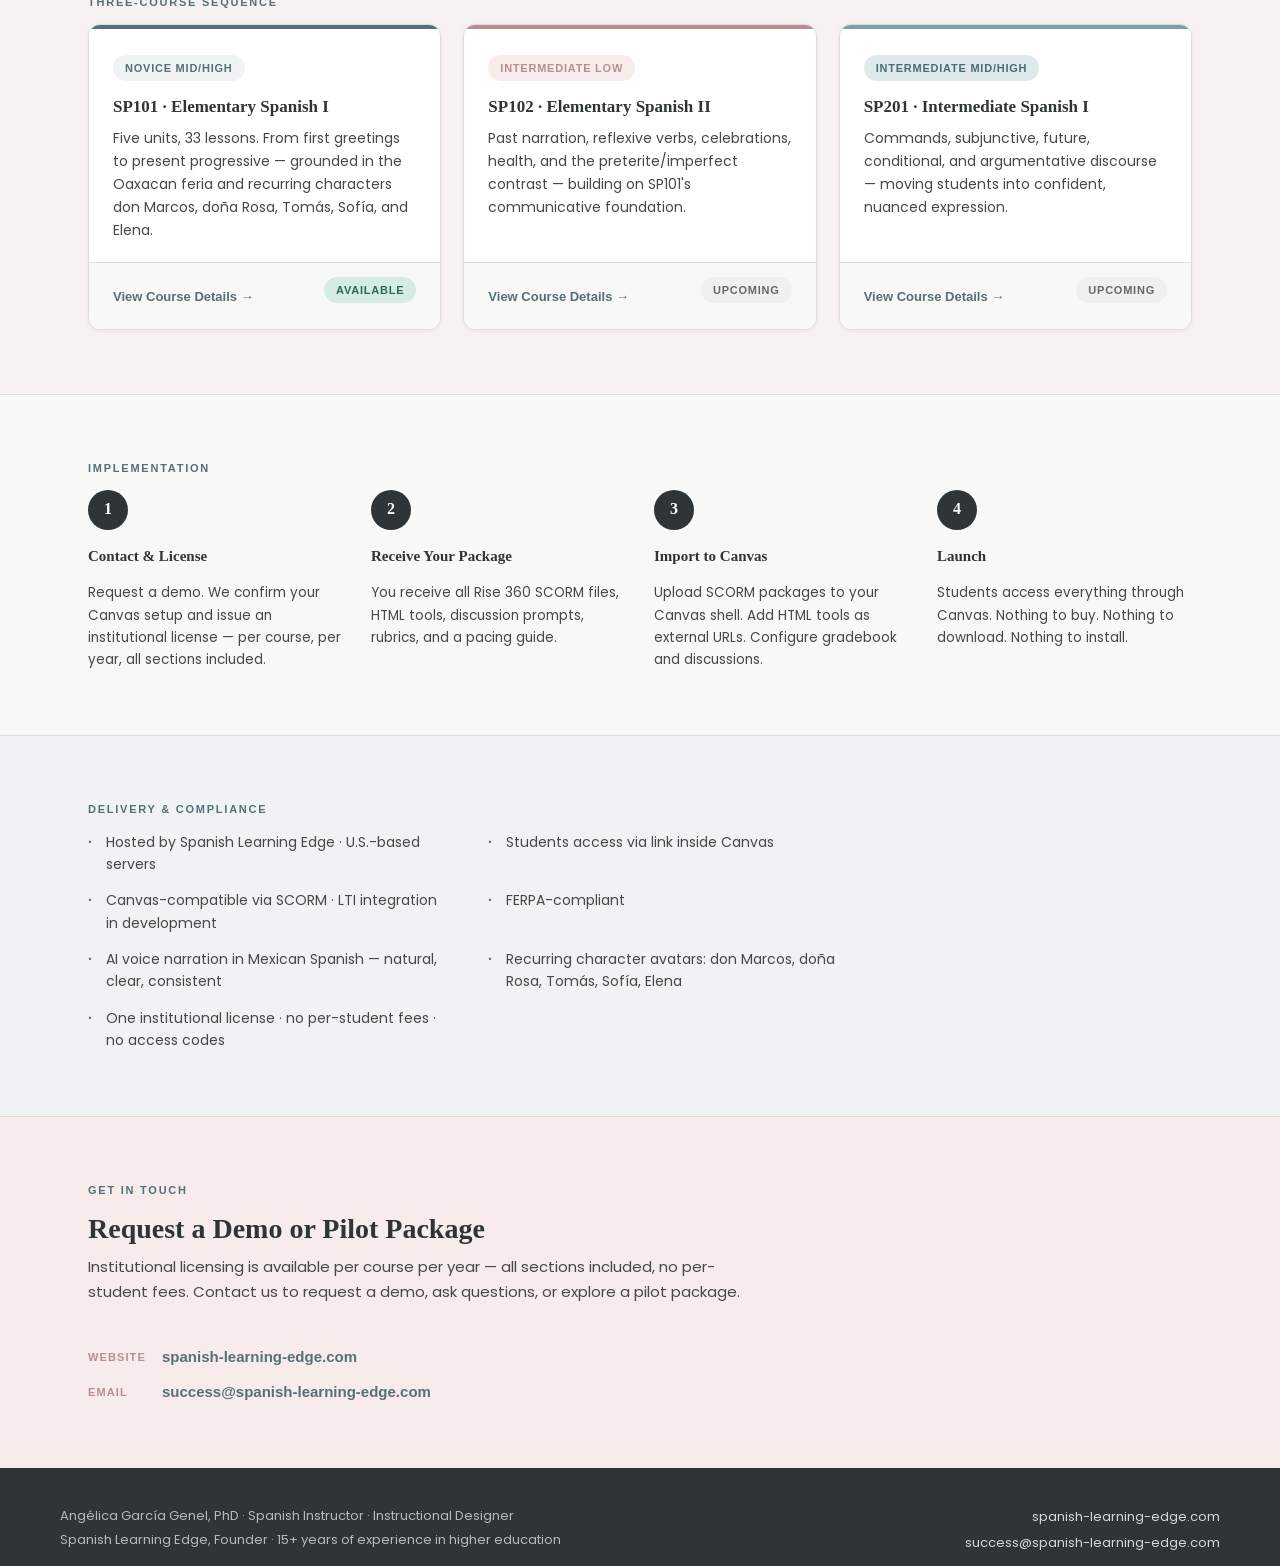
==== commit 9d3c02e2: "Add sle-dossier.html and redirect index.html Creates the institutional dossier page (sle-dossier.htm" ====
--- a/index.html
+++ b/index.html
@@ -2,318 +2,10 @@
 <html lang="en">
 <head>
   <meta charset="UTF-8">
-  <meta name="viewport" content="width=device-width, initial-scale=1.0">
-  <title>Spanish Learning Edge — Course Catalog</title>
-  <link rel="preconnect" href="https://fonts.googleapis.com">
-  <link href="https://fonts.googleapis.com/css2?family=Playfair+Display:ital,wght@0,400;0,600;0,700;1,400&family=DM+Sans:wght@300;400;500&display=swap" rel="stylesheet">
-  <style>
-    :root {
-      --coral:   #ef7c8e;
-      --blush:   #ffe8e3;
-      --teal:    #7ba1a5;
-      --teal-lt: #e0ecee;
-      --teal-md: #6b8d94;
-      --deep:    #3d6870;
-      --ink:     #373f45;
-      --muted:   #7d7f7c;
-      --white:   #ffffff;
-      --divider: rgba(55,63,69,0.08);
-    }
-    * { margin:0; padding:0; box-sizing:border-box; }
-    body { font-family:'DM Sans',sans-serif; background:var(--white); color:var(--ink); font-size:16px; }
-    .page { max-width:960px; margin:0 auto; }
-
-    /* ── HEADER ─────────────────────────────── */
-    header {
-      background:var(--ink);
-      padding:32px 52px 28px;
-      display:flex; align-items:center; gap:28px;
-    }
-    .logo-slot {
-      width:90px; height:90px;
-      background:transparent;
-      display:flex; align-items:center; justify-content:center;
-      flex-shrink:0; overflow:hidden;
-    }
-    .brand { font-family:'Playfair Display',serif; font-size:28px; font-weight:700; color:var(--white); line-height:1.2; }
-    .brand em { font-style:normal; color:var(--coral); }
-    .tagline { font-size:13px; color:var(--blush); letter-spacing:0.09em; text-transform:uppercase; margin-top:6px; font-weight:300; }
-
-    /* ── HERO BAND ───────────────────────────── */
-    .hero-band {
-      background:var(--coral);
-      padding:20px 52px;
-      display:flex; align-items:baseline; gap:18px; flex-wrap:wrap;
-    }
-    .hero-title {
-      font-family:'Playfair Display',serif;
-      font-size:26px; font-weight:700; color:var(--white);
-    }
-    .hero-sub {
-      font-size:14px; color:rgba(255,255,255,0.9);
-      letter-spacing:0.04em;
-    }
-    .hero-badge {
-      margin-left:auto;
-      background:rgba(255,255,255,0.2);
-      border:1px solid rgba(255,255,255,0.4);
-      color:var(--white);
-      font-size:11px; letter-spacing:0.1em; text-transform:uppercase;
-      padding:5px 14px; border-radius:20px; font-weight:500;
-    }
-
-    /* ── ANCHOR ──────────────────────────────── */
-    .anchor {
-      background:var(--blush);
-      padding:20px 52px;
-      border-bottom:1px solid rgba(239,124,142,0.2);
-    }
-    .anchor p {
-      font-family:'Playfair Display',serif;
-      font-size:16px; color:var(--ink); font-style:italic; line-height:1.6;
-    }
-
-    /* ── COURSES GRID ────────────────────────── */
-    .courses-section { padding:36px 52px; }
-    .section-label {
-      font-size:11px; letter-spacing:0.15em; text-transform:uppercase;
-      color:var(--teal); font-weight:500; margin-bottom:20px;
-    }
-    .courses-grid {
-      display:grid; grid-template-columns:repeat(3,1fr); gap:20px;
-    }
-
-    .course-card {
-      border:1px solid var(--divider);
-      border-radius:10px; overflow:hidden;
-      display:flex; flex-direction:column;
-      transition:box-shadow 0.2s, transform 0.2s;
-    }
-    .course-card:hover {
-      box-shadow:0 6px 24px rgba(0,0,0,0.1);
-      transform:translateY(-3px);
-    }
-
-    .card-top {
-      padding:22px 22px 18px;
-      flex:1;
-    }
-    .card-top.coral  { border-top:4px solid var(--coral); }
-    .card-top.teal   { border-top:4px solid var(--teal); }
-    .card-top.deep   { border-top:4px solid var(--deep); }
-
-    .card-badge {
-      display:inline-block;
-      font-size:11px; letter-spacing:0.1em; text-transform:uppercase;
-      font-weight:600; padding:4px 11px; border-radius:20px;
-      margin-bottom:12px;
-    }
-    .card-badge.coral  { background:var(--blush); color:var(--coral); }
-    .card-badge.teal   { background:var(--teal-lt); color:var(--teal-md); }
-    .card-badge.deep   { background:#dde9ea; color:var(--deep); }
-
-    .card-title {
-      font-family:'Playfair Display',serif;
-      font-size:21px; font-weight:700; color:var(--ink);
-      line-height:1.25; margin-bottom:8px;
-    }
-    .card-meta {
-      font-size:13px; color:var(--muted); margin-bottom:14px;
-      letter-spacing:0.04em;
-    }
-    .card-desc {
-      font-size:14px; color:var(--ink); line-height:1.65;
-    }
-
-    .card-footer {
-      padding:14px 22px;
-      border-top:1px solid var(--divider);
-      background:rgba(0,0,0,0.015);
-      display:flex; align-items:center; justify-content:space-between;
-      gap:10px;
-    }
-    .card-lessons {
-      font-size:13px; color:var(--muted);
-    }
-    .card-cta {
-      display:inline-block;
-      font-size:13px; font-weight:500; letter-spacing:0.03em;
-      padding:8px 18px; border-radius:20px;
-      text-decoration:none; white-space:nowrap;
-      transition:opacity 0.15s;
-    }
-    .card-cta:hover { opacity:0.85; }
-    .card-cta.coral { background:var(--coral); color:var(--white); }
-    .card-cta.teal  { background:var(--teal); color:var(--white); }
-    .card-cta.deep  { background:var(--deep); color:var(--white); }
-
-    /* ── FEATURES STRIP ──────────────────────── */
-    .features-strip {
-      background:var(--ink);
-      padding:28px 52px;
-      display:grid; grid-template-columns:repeat(4,1fr); gap:20px;
-    }
-    .feature {
-      text-align:center;
-    }
-    .feature-icon { font-size:28px; margin-bottom:8px; }
-    .feature-label {
-      font-size:12px; color:var(--blush);
-      letter-spacing:0.08em; text-transform:uppercase; line-height:1.5;
-    }
-
-    /* ── ZTC CALLOUT ─────────────────────────── */
-    .ztc-strip {
-      background:var(--teal-lt);
-      border-top:3px solid var(--teal);
-      padding:20px 52px;
-      display:flex; align-items:center; gap:24px;
-    }
-    .ztc-badge {
-      font-size:11px; letter-spacing:0.1em; text-transform:uppercase;
-      font-weight:600; color:var(--teal-md);
-      background:var(--white);
-      padding:6px 14px; border-radius:20px;
-      white-space:nowrap; flex-shrink:0;
-    }
-    .ztc-text {
-      font-size:14px; color:var(--ink); line-height:1.6;
-    }
-
-    /* ── FOOTER ──────────────────────────────── */
-    footer {
-      background:var(--ink); padding:20px 52px;
-      display:flex; justify-content:space-between; align-items:center;
-      flex-wrap:wrap; gap:10px;
-    }
-    .footer-creds { font-size:13px; color:rgba(255,255,255,0.55); line-height:1.7; }
-    .footer-creds strong { color:var(--blush); font-weight:500; }
-    .footer-contact { font-size:13px; color:rgba(255,255,255,0.7); text-align:right; line-height:1.9; }
-    .footer-contact a { color:var(--coral); text-decoration:none; }
-    .footer-contact a:hover { text-decoration:underline; }
-
-    @media print { body{background:white} .page{max-width:100%} }
-    @media (max-width:700px) {
-      .courses-grid { grid-template-columns:1fr; }
-      .features-strip { grid-template-columns:repeat(2,1fr); }
-      header,.hero-band,.anchor,.courses-section,.features-strip,.ztc-strip,footer { padding-left:24px; padding-right:24px; }
-    }
-  </style>
+  <meta http-equiv="refresh" content="0; url=sle-dossier.html">
+  <title>Spanish Learning Edge</title>
 </head>
 <body>
-<div class="page">
-
-  <!-- HEADER -->
-  <header>
-    <div style="flex:1">
-      <div class="brand">Spanish <em>Learning Edge</em></div>
-      <div class="tagline">Authentic Input · Instructionally Designed · ACTFL-Aligned</div>
-    </div>
-    <div class="logo-slot">
-      <img src="logo.png" style="width:100%;height:100%;object-fit:contain;">
-    </div>
-  </header>
-
-  <!-- HERO BAND -->
-  <div class="hero-band">
-    <div class="hero-title">Course One-Pagers</div>
-    <div class="hero-sub">Select a course below to view details, lessons &amp; pricing</div>
-    <div class="hero-badge">Available Summer 2026</div>
-  </div>
-
-  <!-- ANCHOR QUOTE -->
-  <div class="anchor">
-    <p>"Authentic Mexican input, instructionally designed by a Spanish PhD with 15 years in the university classroom — zero textbook cost to students."</p>
-  </div>
-
-  <!-- COURSES -->
-  <div class="courses-section">
-    <div class="section-label">Available Courses</div>
-    <div class="courses-grid">
-
-      <!-- SP101 -->
-      <div class="course-card">
-        <div class="card-top coral">
-          <div class="card-badge coral">SP101 · Novice Low–Mid</div>
-          <div class="card-title">Elementary Spanish I</div>
-          <div class="card-meta">5 Lessons · ACTFL Novice</div>
-          <div class="card-desc">Introductions, places, family, plans &amp; travel — built on authentic Mexican input with zero textbook cost.</div>
-        </div>
-        <div class="card-footer">
-          <span class="card-lessons">5 lessons · from $970</span>
-          <a href="sle-sp101.html" class="card-cta coral">View One-Pager →</a>
-        </div>
-      </div>
-
-      <!-- SP102 -->
-      <div class="course-card">
-        <div class="card-top teal">
-          <div class="card-badge teal">SP102 · Novice Mid–High</div>
-          <div class="card-title">Elementary Spanish II</div>
-          <div class="card-meta">5 Lessons · ACTFL Novice</div>
-          <div class="card-desc">Routines, food, health, the past &amp; community — expanding communication skills with authentic cultural context.</div>
-        </div>
-        <div class="card-footer">
-          <span class="card-lessons">5 lessons · see pricing</span>
-          <a href="sle-sp102.html" class="card-cta teal">View One-Pager →</a>
-        </div>
-      </div>
-
-      <!-- SP201 -->
-      <div class="course-card">
-        <div class="card-top deep">
-          <div class="card-badge deep">SP201 · Intermediate Low</div>
-          <div class="card-title">Intermediate Spanish I</div>
-          <div class="card-meta">5 Lessons · ACTFL Intermediate</div>
-          <div class="card-desc">Past narratives, opinions, hypotheticals &amp; cultural comparison — bridging novice fluency to confident expression.</div>
-        </div>
-        <div class="card-footer">
-          <span class="card-lessons">5 lessons · see pricing</span>
-          <a href="sle-sp201.html" class="card-cta deep">View One-Pager →</a>
-        </div>
-      </div>
-
-    </div>
-  </div>
-
-  <!-- ZTC CALLOUT -->
-  <div class="ztc-strip">
-    <span class="ztc-badge">ZTC · NoLo · OER-Compatible</span>
-    <p class="ztc-text">All courses replace or supplement commercial textbooks — supporting your institution's affordability initiatives from day one. Canvas-ready, FERPA-compliant.</p>
-  </div>
-
-  <!-- FEATURES STRIP -->
-  <div class="features-strip">
-    <div class="feature">
-      <div class="feature-icon">🎧</div>
-      <div class="feature-label">Authentic Audio &amp; Narration</div>
-    </div>
-    <div class="feature">
-      <div class="feature-icon">💻</div>
-      <div class="feature-label">Articulate Rise 360 Interactions</div>
-    </div>
-    <div class="feature">
-      <div class="feature-icon">✅</div>
-      <div class="feature-label">Instant Feedback · No Manual Grading</div>
-    </div>
-    <div class="feature">
-      <div class="feature-icon">🇺🇸</div>
-      <div class="feature-label">U.S.-Based Hosting</div>
-    </div>
-  </div>
-
-  <!-- FOOTER -->
-  <footer>
-    <div class="footer-creds">
-      <strong>Angélica García Genel, PhD</strong> · Spanish Instructor · Instructional Designer<br>
-      Spanish Learning Edge, Founder · 15+ years university teaching
-    </div>
-    <div class="footer-contact">
-      <a href="https://www.spanish-learning-edge.com/">spanish-learning-edge.com</a><br>
-      Questions or comments? <a href="mailto:success@spanish-learning-edge.com">success@spanish-learning-edge.com</a>
-    </div>
-  </footer>
-
-</div>
+  <p>Redirecting... <a href="sle-dossier.html">Click here if not redirected</a></p>
 </body>
 </html>
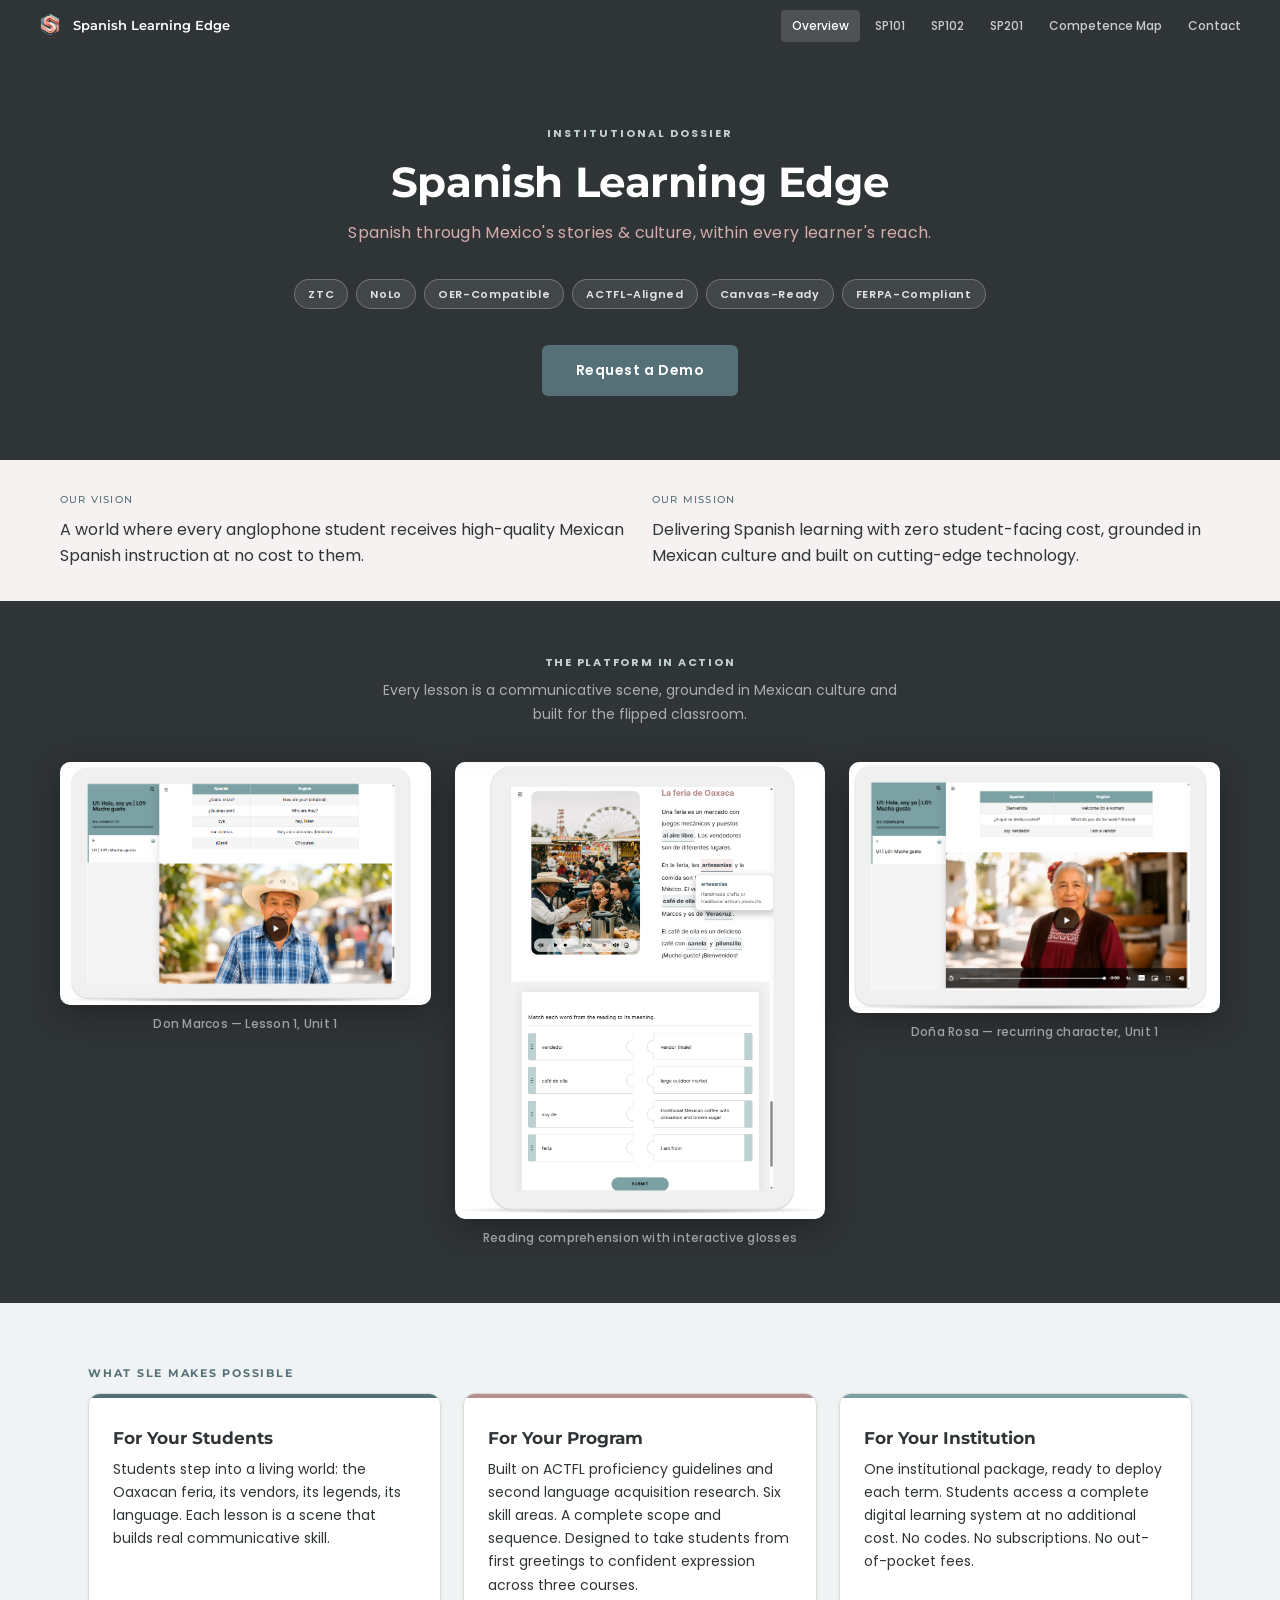
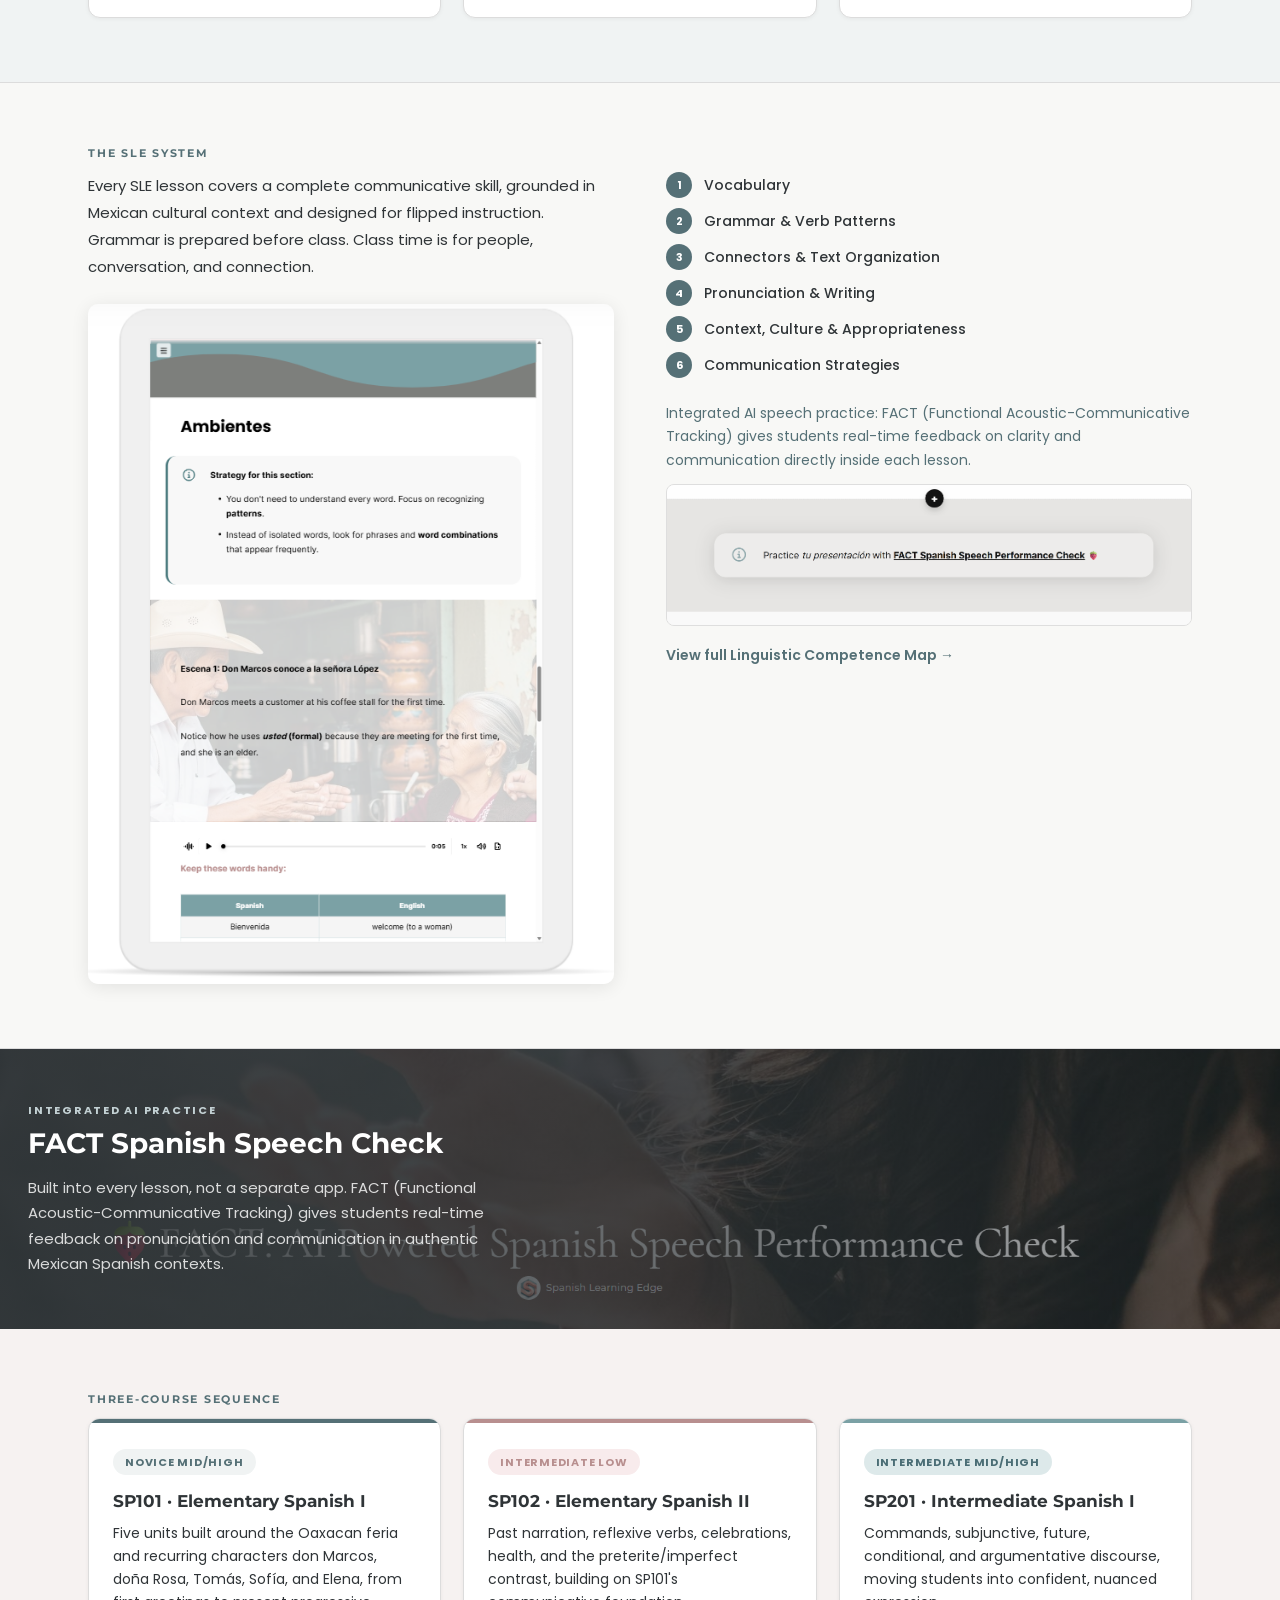
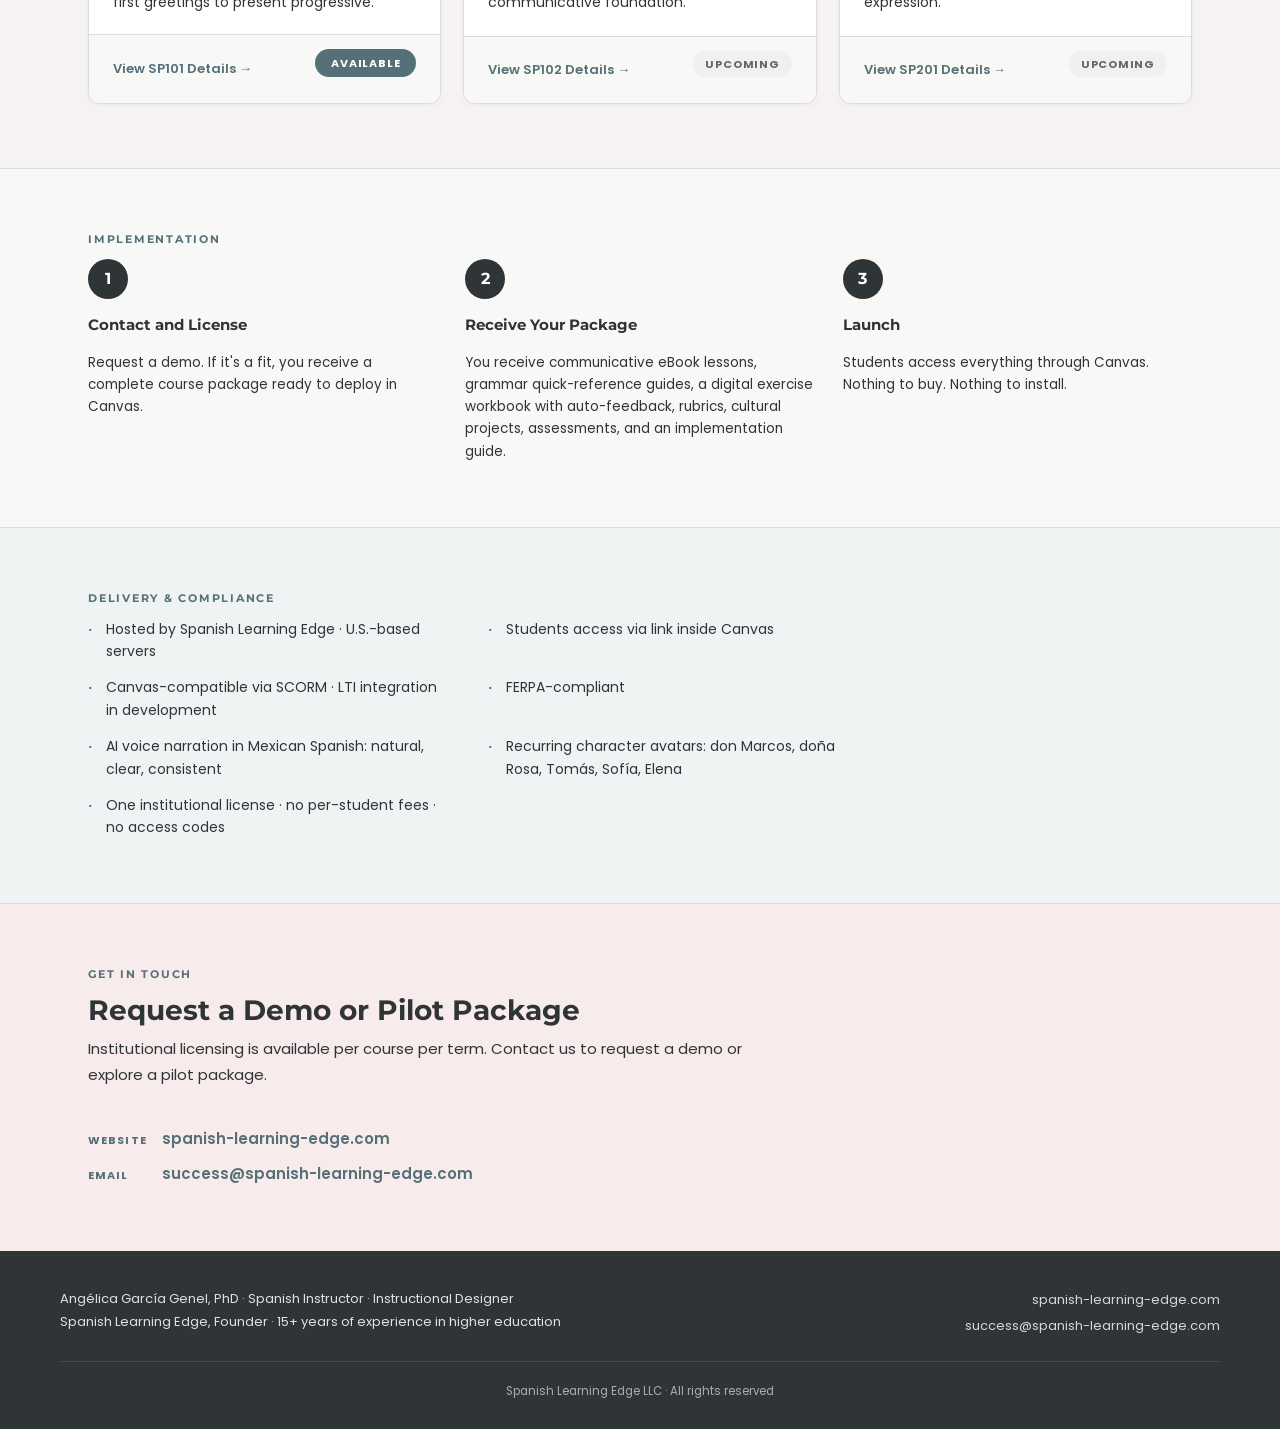
==== commit 7a8d7e2d: "Comprehensive UX, accessibility, and design fixes across all pages UX fixes: - index.html: replace m" ====
--- a/index.html
+++ b/index.html
@@ -2,10 +2,13 @@
 <html lang="en">
 <head>
   <meta charset="UTF-8">
-  <meta http-equiv="refresh" content="0; url=sle-dossier.html">
+  <meta name="viewport" content="width=device-width, initial-scale=1.0">
   <title>Spanish Learning Edge</title>
+  <meta name="description" content="Spanish Learning Edge — A zero-textbook-cost Spanish curriculum grounded in Mexican culture and built for the flipped classroom.">
+  <link rel="canonical" href="sle-dossier.html">
+  <script>window.location.replace('sle-dossier.html');</script>
 </head>
 <body>
-  <p>Redirecting... <a href="sle-dossier.html">Click here if not redirected</a></p>
+  <p>If you are not redirected automatically, <a href="sle-dossier.html">go to the SLE Institutional Dossier</a>.</p>
 </body>
 </html>
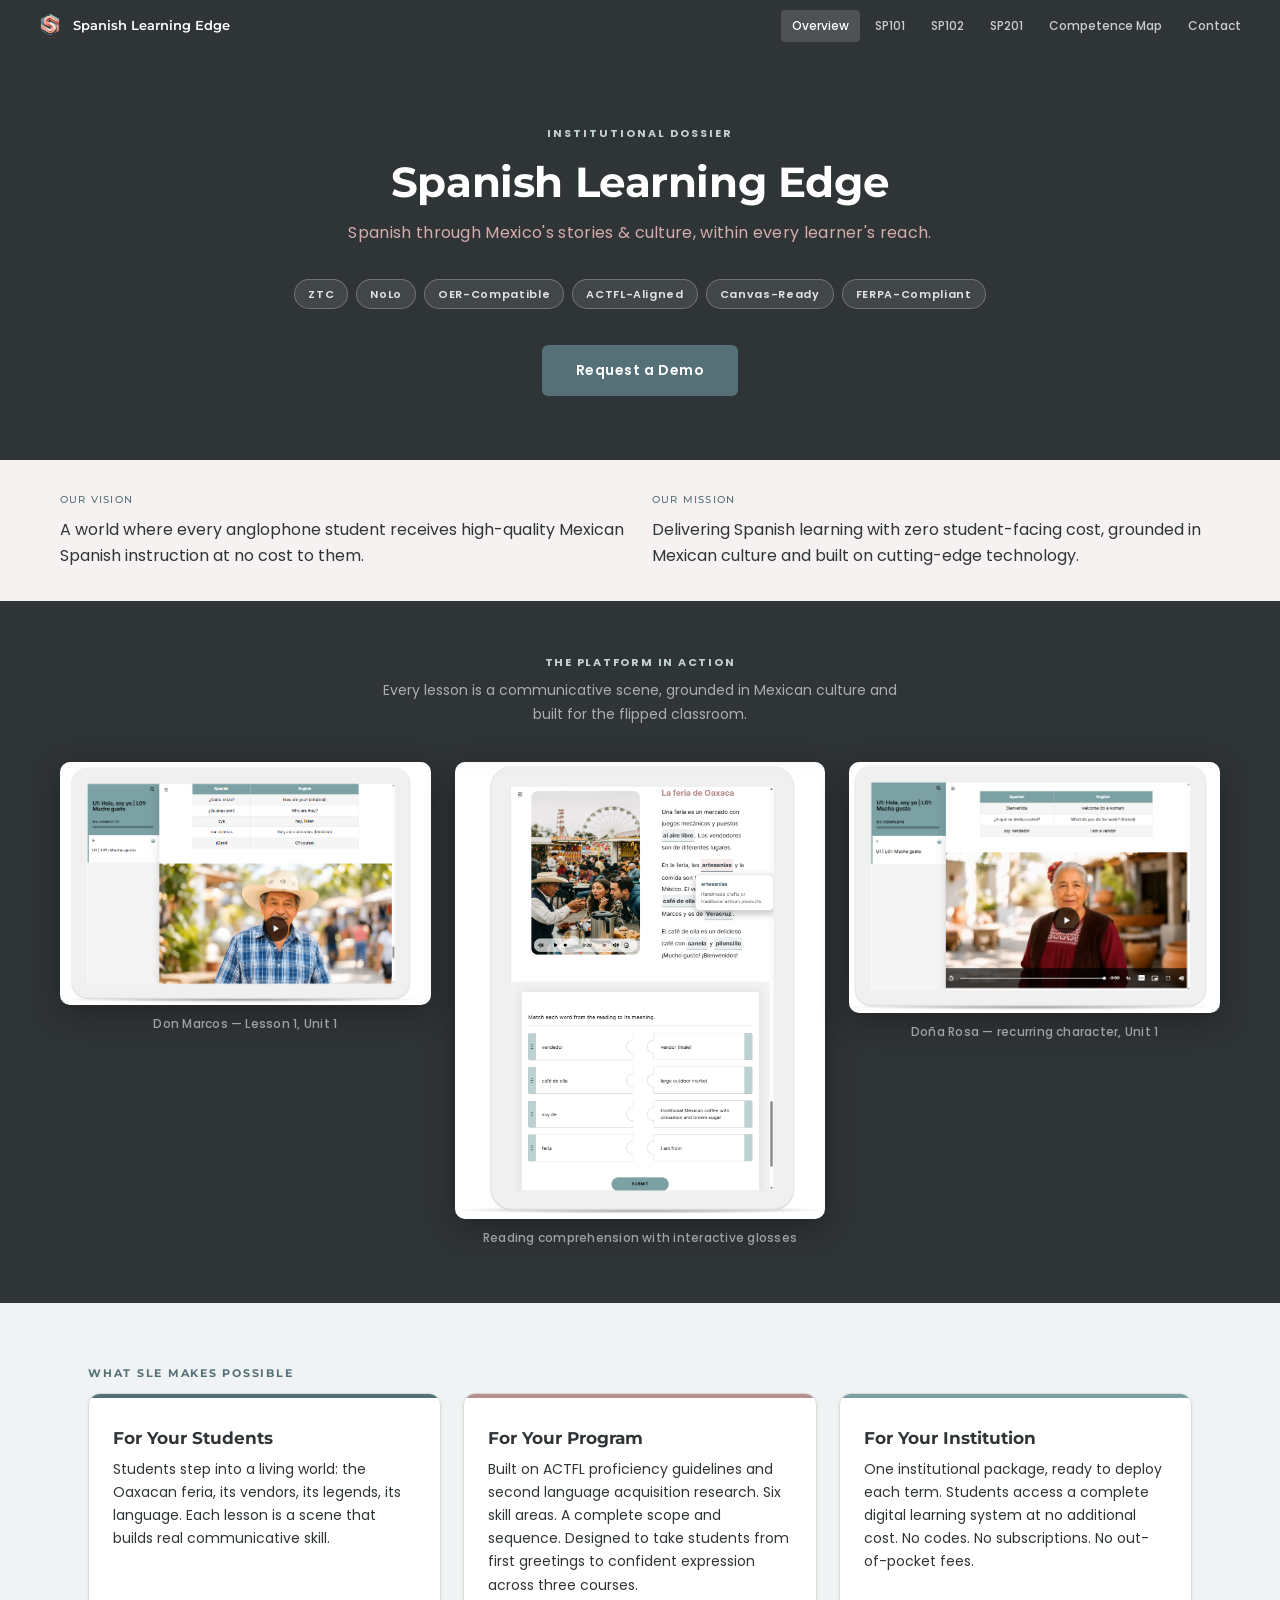
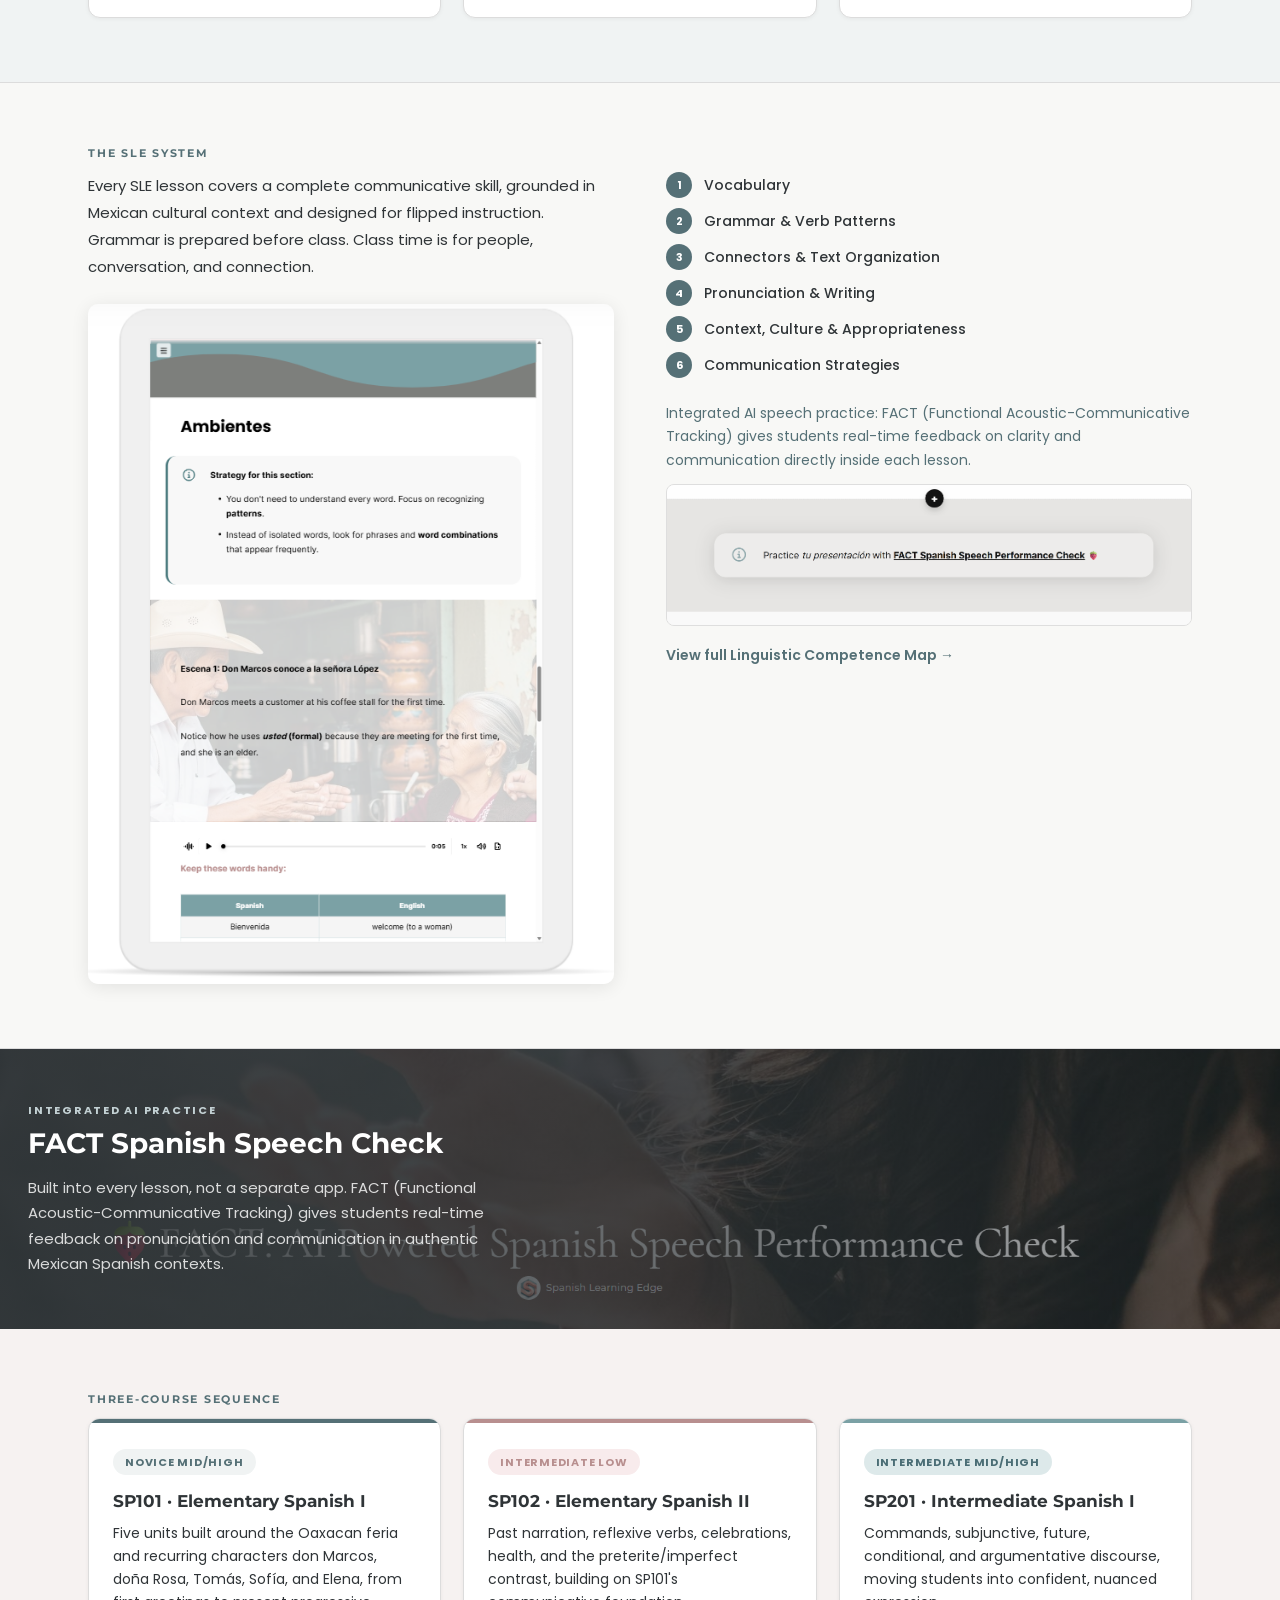
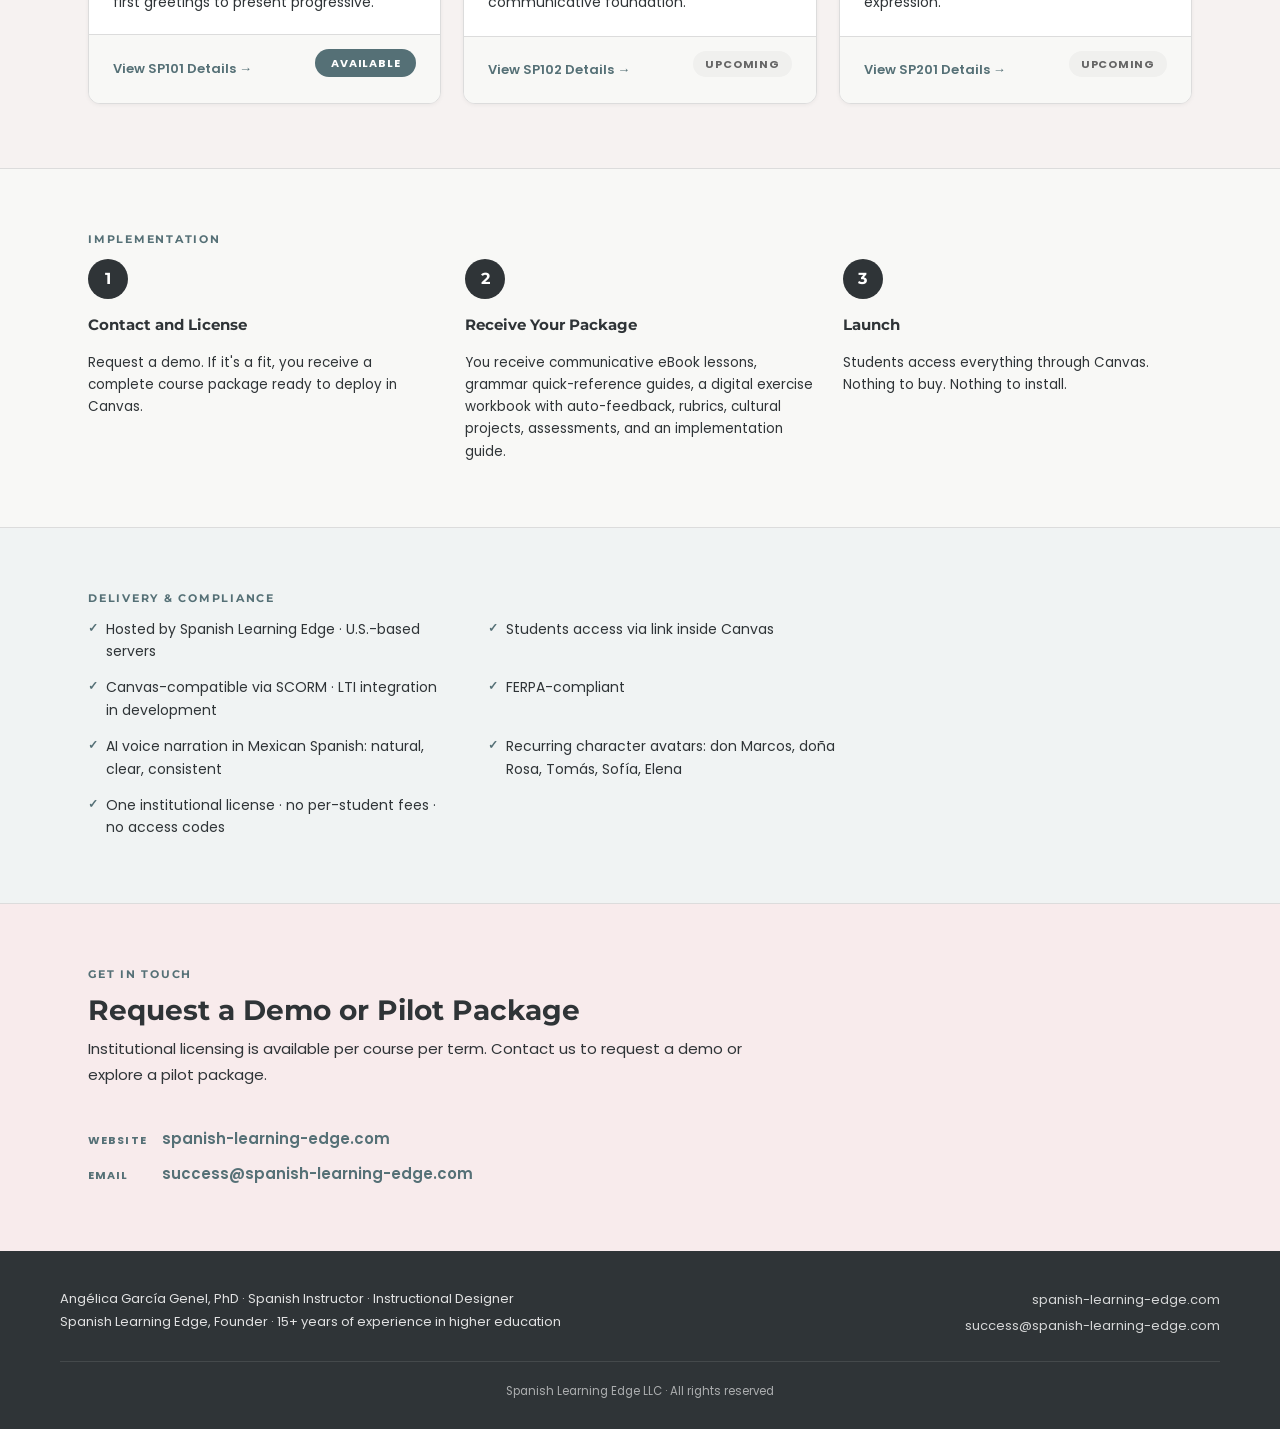
==== commit 9da26a25: "Polish pass: meta OG tags, nav active state, palette alignment, delivery checkmarks Meta / SEO: - Al" ====
--- a/index.html
+++ b/index.html
@@ -5,6 +5,9 @@
   <meta name="viewport" content="width=device-width, initial-scale=1.0">
   <title>Spanish Learning Edge</title>
   <meta name="description" content="Spanish Learning Edge — A zero-textbook-cost Spanish curriculum grounded in Mexican culture and built for the flipped classroom.">
+  <meta property="og:title" content="Spanish Learning Edge">
+  <meta property="og:description" content="Zero-textbook-cost Spanish for higher education, grounded in Mexican culture. ACTFL-Aligned, Canvas-Ready, FERPA-Compliant.">
+  <meta property="og:type" content="website">
   <link rel="canonical" href="sle-dossier.html">
   <script>window.location.replace('sle-dossier.html');</script>
 </head>
